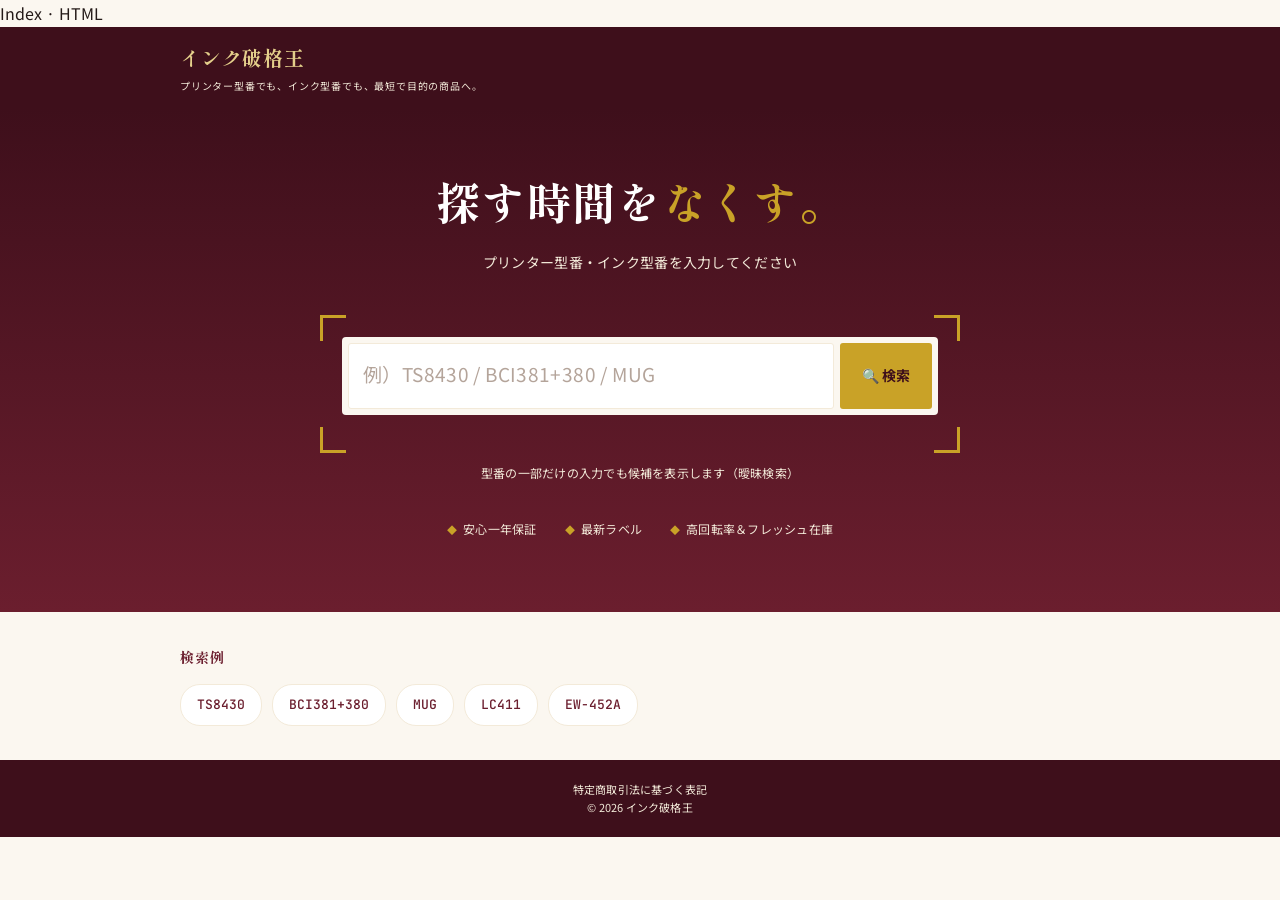
==== index.html @ 955f11a5 "Update index.html" ====
Index · HTML
<!DOCTYPE html>
<html lang="ja">
<head>
<meta charset="UTF-8">
<meta name="viewport" content="width=device-width, initial-scale=1.0">
<title>インク破格王 | 探す時間をなくす。</title>
<link rel="stylesheet" href="css/reset.css">
<link rel="stylesheet" href="css/style.css">
<link rel="stylesheet" href="css/responsive.css">
 
<meta name="description" content="プリンター型番でも、インク型番でも、最短で目的の商品へ。1個から購入できる高品質互換インクカートリッジ通販、インク破格王。">
<link rel="canonical" href="https://inkhakaku.github.io/homepage/">
 
<meta property="og:type" content="website">
<meta property="og:site_name" content="インク破格王">
<meta property="og:title" content="インク破格王 | 探す時間をなくす。">
<meta property="og:description" content="プリンター型番でも、インク型番でも、最短で目的の商品へ。1個から購入できる高品質互換インクカートリッジ通販。">
<meta property="og:url" content="https://inkhakaku.github.io/homepage/">
<meta property="og:image" content="https://inkhakaku.github.io/homepage/images/products/ogp.png">
<meta property="og:locale" content="ja_JP">
 
<meta name="twitter:card" content="summary_large_image">
<meta name="twitter:title" content="インク破格王 | 探す時間をなくす。">
<meta name="twitter:description" content="プリンター型番でも、インク型番でも、最短で目的の商品へ。">
<meta name="twitter:image" content="https://inkhakaku.github.io/homepage/images/products/ogp.png">
</head>
<body>
 
<header class="site-header">
  <div class="wrap">
    <div class="brand">インク破格王<small>プリンター型番でも、インク型番でも、最短で目的の商品へ。</small></div>
  </div>
</header>
 
<section class="hero">
  <div class="wrap">
    <div class="hero-copy">
      <h1>探す時間を<span class="accent">なくす。</span></h1>
      <p>プリンター型番・インク型番を入力してください</p>
    </div>
 
    <div class="scan-frame">
      <span class="corner-tl"></span>
      <span class="corner-br"></span>
      <form id="search-form" class="search-box" autocomplete="off">
        <input
          id="search-input"
          type="text"
          placeholder="例）TS8430 / BCI381+380 / MUG"
          aria-label="プリンター型番・インク型番を入力"
        >
        <button type="submit">🔍 検索</button>
        <div id="autocomplete" class="autocomplete" role="listbox"></div>
      </form>
    </div>
    <p class="hint-line">型番の一部だけの入力でも候補を表示します（曖昧検索）</p>
 
    <div class="trust-row">
      <span class="badge">安心一年保証</span>
      <span class="badge">最新ラベル</span>
      <span class="badge">高回転率＆フレッシュ在庫</span>
    </div>
  </div>
</section>
 
<div class="wrap">
 
  <div id="result-area" class="result-area"></div>
 
  <div id="recent-section" class="section recent-section">
    <h2>最近検索した型番</h2>
    <div id="recent-row" class="chip-row"></div>
  </div>
 
  <div class="section">
    <h2>検索例</h2>
    <div class="chip-row">
      <button type="button" class="chip" data-example="TS8430">TS8430</button>
      <button type="button" class="chip" data-example="BCI381+380">BCI381+380</button>
      <button type="button" class="chip" data-example="MUG">MUG</button>
      <button type="button" class="chip" data-example="LC411">LC411</button>
      <button type="button" class="chip" data-example="EW-452A">EW-452A</button>
    </div>
  </div>
 
</div>
 
<footer class="site-footer">
  <div class="wrap">
    <div class="footer-links">
      <a href="tokushouhou.html">特定商取引法に基づく表記</a>
    </div>
    <div class="footer-copy">&copy; 2026 インク破格王</div>
  </div>
</footer>
 
<script src="js/products.js"></script>
<script src="js/search.js"></script>
<script src="js/ui.js"></script>
<script src="js/app.js"></script>
</body>
</html>
---- css/style.css ----
/* ===========================================================
   インク破格王 — Design Tokens
   Color   : Wine #3E0F1B / #6B1E2E / #8C2E42, Gold #C9A227 / #E4CF8B, Cream #FBF7F0
   Type    : Display = "Shippori Mincho" (品格・信頼), Body = "Noto Sans JP",
             Code/Utility = "JetBrains Mono" (型番の可読性)
   Signature: 検索窓を「型番プレート」として扱う、四隅ブラケットのスキャン枠
   =========================================================== */

@import url('https://fonts.googleapis.com/css2?family=Shippori+Mincho:wght@500;700&family=Noto+Sans+JP:wght@400;500;700&family=JetBrains+Mono:wght@500;700&display=swap');

:root {
  --wine-900: #3E0F1B;
  --wine-700: #6B1E2E;
  --wine-500: #8C2E42;
  --gold-500: #C9A227;
  --gold-300: #E4CF8B;
  --cream-50: #FBF7F0;
  --cream-100: #F3EAD9;
  --ink-900: #241A18;
  --ink-600: #5B4A45;

  --font-display: "Shippori Mincho", serif;
  --font-body: "Noto Sans JP", sans-serif;
  --font-mono: "JetBrains Mono", monospace;

  --radius: 4px;
  --max-width: 960px;
}

body {
  font-family: var(--font-body);
  background: var(--cream-50);
  color: var(--ink-900);
  line-height: 1.7;
}

.wrap { max-width: var(--max-width); margin: 0 auto; padding: 0 20px; }

/* ---------- Header ---------- */
.site-header {
  background: var(--wine-900);
  padding: 14px 0;
}
.site-header .wrap { display: flex; align-items: center; justify-content: space-between; }
.brand {
  font-family: var(--font-display);
  font-weight: 700;
  font-size: 20px;
  color: var(--gold-300);
  letter-spacing: 0.04em;
}
.brand small {
  display: block;
  font-family: var(--font-body);
  font-size: 10px;
  font-weight: 400;
  color: var(--cream-100);
  letter-spacing: 0.08em;
  margin-top: 2px;
}

/* ---------- Hero ---------- */
.hero {
  background: linear-gradient(180deg, var(--wine-900) 0%, var(--wine-700) 100%);
  padding: 56px 0 72px;
  position: relative;
}
.hero-copy { text-align: center; margin-bottom: 40px; }
.hero-copy h1 {
  font-family: var(--font-display);
  font-weight: 700;
  color: #fff;
  font-size: clamp(28px, 5vw, 44px);
  letter-spacing: 0.03em;
}
.hero-copy h1 .accent {
  color: var(--gold-500);
  position: relative;
}
.hero-copy p {
  color: var(--cream-100);
  font-size: 14px;
  margin-top: 12px;
  letter-spacing: 0.02em;
}

/* ---- Signature: 型番プレート検索窓 (scanner-frame search) ---- */
.scan-frame {
  max-width: 640px;
  margin: 0 auto;
  position: relative;
  padding: 22px;
}
.scan-frame::before,
.scan-frame::after,
.scan-frame .corner-tl,
.scan-frame .corner-br {
  content: "";
  position: absolute;
  width: 26px;
  height: 26px;
  border: 3px solid var(--gold-500);
}
.scan-frame::before { top: 0; left: 0; border-right: none; border-bottom: none; }
.scan-frame::after { bottom: 0; right: 0; border-left: none; border-top: none; }
.scan-frame .corner-tl { top: 0; right: 0; border-left: none; border-bottom: none; }
.scan-frame .corner-br { bottom: 0; left: 0; border-right: none; border-top: none; }

.search-box {
  background: var(--cream-50);
  border-radius: var(--radius);
  padding: 6px;
  display: flex;
  gap: 6px;
  position: relative;
}
.search-box input {
  flex: 1;
  min-width: 0;
  font-family: var(--font-mono);
  font-size: clamp(15px, 3.4vw, 19px);
  font-weight: 500;
  padding: 16px 14px;
  background: #fff;
  border: 1px solid var(--cream-100);
  border-radius: 3px;
  color: var(--ink-900);
  letter-spacing: 0.02em;
}
.search-box input::placeholder { color: #b4a49a; font-family: var(--font-body); font-weight: 400; }
.search-box input:focus { outline: none; border-color: var(--gold-500); box-shadow: 0 0 0 3px rgba(201,162,39,0.25); }
.search-box button {
  background: var(--gold-500);
  color: var(--wine-900);
  font-weight: 700;
  font-size: 14px;
  padding: 0 22px;
  border-radius: 3px;
  white-space: nowrap;
  transition: background 0.15s ease;
}
.search-box button:hover { background: var(--gold-300); }

.hint-line {
  color: var(--cream-100);
  font-size: 12px;
  text-align: center;
  margin-top: 10px;
  letter-spacing: 0.02em;
}

/* ---- Autocomplete dropdown ---- */
.autocomplete {
  position: absolute;
  top: 100%;
  left: 6px;
  right: 6px;
  margin-top: 6px;
  background: #fff;
  border: 1px solid var(--cream-100);
  border-radius: 3px;
  box-shadow: 0 12px 28px rgba(62,15,27,0.18);
  z-index: 20;
  overflow: hidden;
  display: none;
}
.autocomplete.is-open { display: block; }
.autocomplete-item {
  display: flex;
  align-items: baseline;
  justify-content: space-between;
  width: 100%;
  padding: 12px 16px;
  font-family: var(--font-mono);
  font-size: 14px;
  border-bottom: 1px solid var(--cream-100);
  text-align: left;
}
.autocomplete-item:last-child { border-bottom: none; }
.autocomplete-item:hover, .autocomplete-item.is-active { background: var(--cream-100); }
.autocomplete-item .tag {
  font-family: var(--font-body);
  font-size: 10px;
  color: var(--wine-700);
  background: var(--gold-300);
  padding: 2px 7px;
  border-radius: 10px;
  letter-spacing: 0.02em;
}
.autocomplete-item mark { background: rgba(201,162,39,0.35); color: inherit; border-radius: 2px; }

/* ---------- Trust badges ---------- */
.trust-row {
  display: flex;
  justify-content: center;
  gap: 28px;
  flex-wrap: wrap;
  margin-top: 36px;
}
.trust-row .badge {
  color: var(--cream-100);
  font-size: 12px;
  display: flex;
  align-items: center;
  gap: 6px;
  letter-spacing: 0.02em;
}
.trust-row .badge::before {
  content: "◆";
  color: var(--gold-500);
  font-size: 10px;
}

/* ---------- Examples / Recent ---------- */
.section { padding: 34px 0; }
.section h2 {
  font-family: var(--font-display);
  font-size: 14px;
  font-weight: 700;
  color: var(--wine-700);
  letter-spacing: 0.06em;
  margin-bottom: 14px;
}
.chip-row { display: flex; flex-wrap: wrap; gap: 10px; }
.chip {
  font-family: var(--font-mono);
  font-size: 13px;
  font-weight: 500;
  background: #fff;
  border: 1px solid var(--cream-100);
  color: var(--wine-700);
  padding: 9px 16px;
  border-radius: 20px;
  transition: border-color 0.15s ease, color 0.15s ease;
}
.chip:hover { border-color: var(--gold-500); color: var(--wine-900); }
.recent-section { display: none; }
.recent-section.has-items { display: block; }

/* ---------- Result card (検索→商品→購入。一覧を挟まない) ---------- */
.result-area { display: none; padding: 8px 0 44px; }
.result-area.is-open { display: block; }

.result-lead {
  font-size: 12px;
  color: var(--ink-600);
  margin-bottom: 6px;
}
.result-lead .q { font-family: var(--font-mono); color: var(--wine-700); font-weight: 700; }

.result-card {
  background: #fff;
  border: 1px solid var(--cream-100);
  border-top: 4px solid var(--gold-500);
  border-radius: var(--radius);
  padding: 24px;
  margin-bottom: 18px;
}
.result-card-top { display: flex; gap: 18px; align-items: flex-start; margin-bottom: 16px; }
.product-thumb {
  width: 140px;
  height: 140px;
  flex-shrink: 0;
  border-radius: 3px;
  border: 1px solid var(--cream-100);
  object-fit: cover;
}
.result-card-heading { flex: 1; min-width: 0; }
.result-card h3 {
  font-family: var(--font-display);
  font-size: 19px;
  color: var(--wine-900);
}
.stars { color: var(--gold-500); font-size: 13px; margin: 6px 0 4px; letter-spacing: 2px; }
.compat-list { font-size: 12px; color: var(--ink-600); }

.variant-grid {
  display: grid;
  grid-template-columns: repeat(auto-fit, minmax(150px, 1fr));
  gap: 10px;
}
.variant {
  border: 1px solid var(--cream-100);
  border-radius: 3px;
  padding: 14px;
  text-align: center;
  cursor: pointer;
  transition: border-color 0.15s ease, background 0.15s ease;
}
.variant:hover, .variant.is-selected { border-color: var(--gold-500); background: #FFFDF6; }
.variant .label { font-size: 12px; color: var(--ink-600); margin-bottom: 4px; }
.variant .price { font-family: var(--font-mono); font-weight: 700; font-size: 17px; color: var(--wine-900); }
.variant .stock { font-size: 11px; color: #4E7A4E; margin-top: 4px; }

.buy-btn {
  display: block;
  width: 100%;
  margin-top: 18px;
  background: var(--wine-700);
  color: #fff;
  font-weight: 700;
  font-size: 15px;
  padding: 15px;
  border-radius: 3px;
  letter-spacing: 0.04em;
  transition: background 0.15s ease;
}
.buy-btn:hover { background: var(--wine-900); }

.no-result { font-size: 13px; color: var(--ink-600); }

/* ---------- Footer ---------- */
.site-footer {
  background: var(--wine-900);
  color: var(--cream-100);
  font-size: 11px;
  text-align: center;
  padding: 20px 0;
  letter-spacing: 0.02em;
}
.color-picker {
  margin-top: 16px;
  padding-top: 16px;
  border-top: 1px solid var(--cream-100);
}
.color-picker-lead {
  font-size: 12px;
  color: var(--ink-600);
  margin-bottom: 10px;
}
.color-chip-row {
  display: flex;
  flex-wrap: wrap;
  gap: 8px;
}
.color-chip {
  font-size: 12px;
  background: #fff;
  border: 1px solid var(--cream-100);
  color: var(--wine-700);
  padding: 8px 14px;
  border-radius: 20px;
  transition: border-color 0.15s ease, background 0.15s ease, color 0.15s ease;
}
.color-chip:hover { border-color: var(--gold-500); }
.color-chip.is-selected {
  background: var(--wine-700);
  border-color: var(--wine-700);
  color: #fff;
}
.buy-btn:disabled {
  opacity: 0.5;
  cursor: not-allowed;
}
.color-chip-count {
  margin-left: 4px;
  font-weight: 700;
}
.color-selected-row {
  display: flex;
  flex-wrap: wrap;
  gap: 6px;
  margin-top: 12px;
}
.color-selected-tag {
  display: inline-flex;
  align-items: center;
  gap: 4px;
  font-size: 12px;
  background: var(--cream-100);
  color: var(--wine-900);
  padding: 5px 6px 5px 12px;
  border-radius: 14px;
}
.color-remove-btn {
  background: none;
  color: var(--wine-700);
  font-size: 13px;
  line-height: 1;
  padding: 2px 4px;
}
.color-remove-btn:hover { color: var(--wine-900); }
---- css/responsive.css ----
@media (max-width: 600px) {
  .hero { padding: 40px 0 52px; }
  .scan-frame { padding: 14px; }
  .search-box { flex-direction: column; }
  .search-box button { padding: 14px; }
  .trust-row { gap: 14px 20px; }
  .variant-grid { grid-template-columns: repeat(2, 1fr); }
}

@media (min-width: 601px) and (max-width: 900px) {
  .variant-grid { grid-template-columns: repeat(3, 1fr); }
}
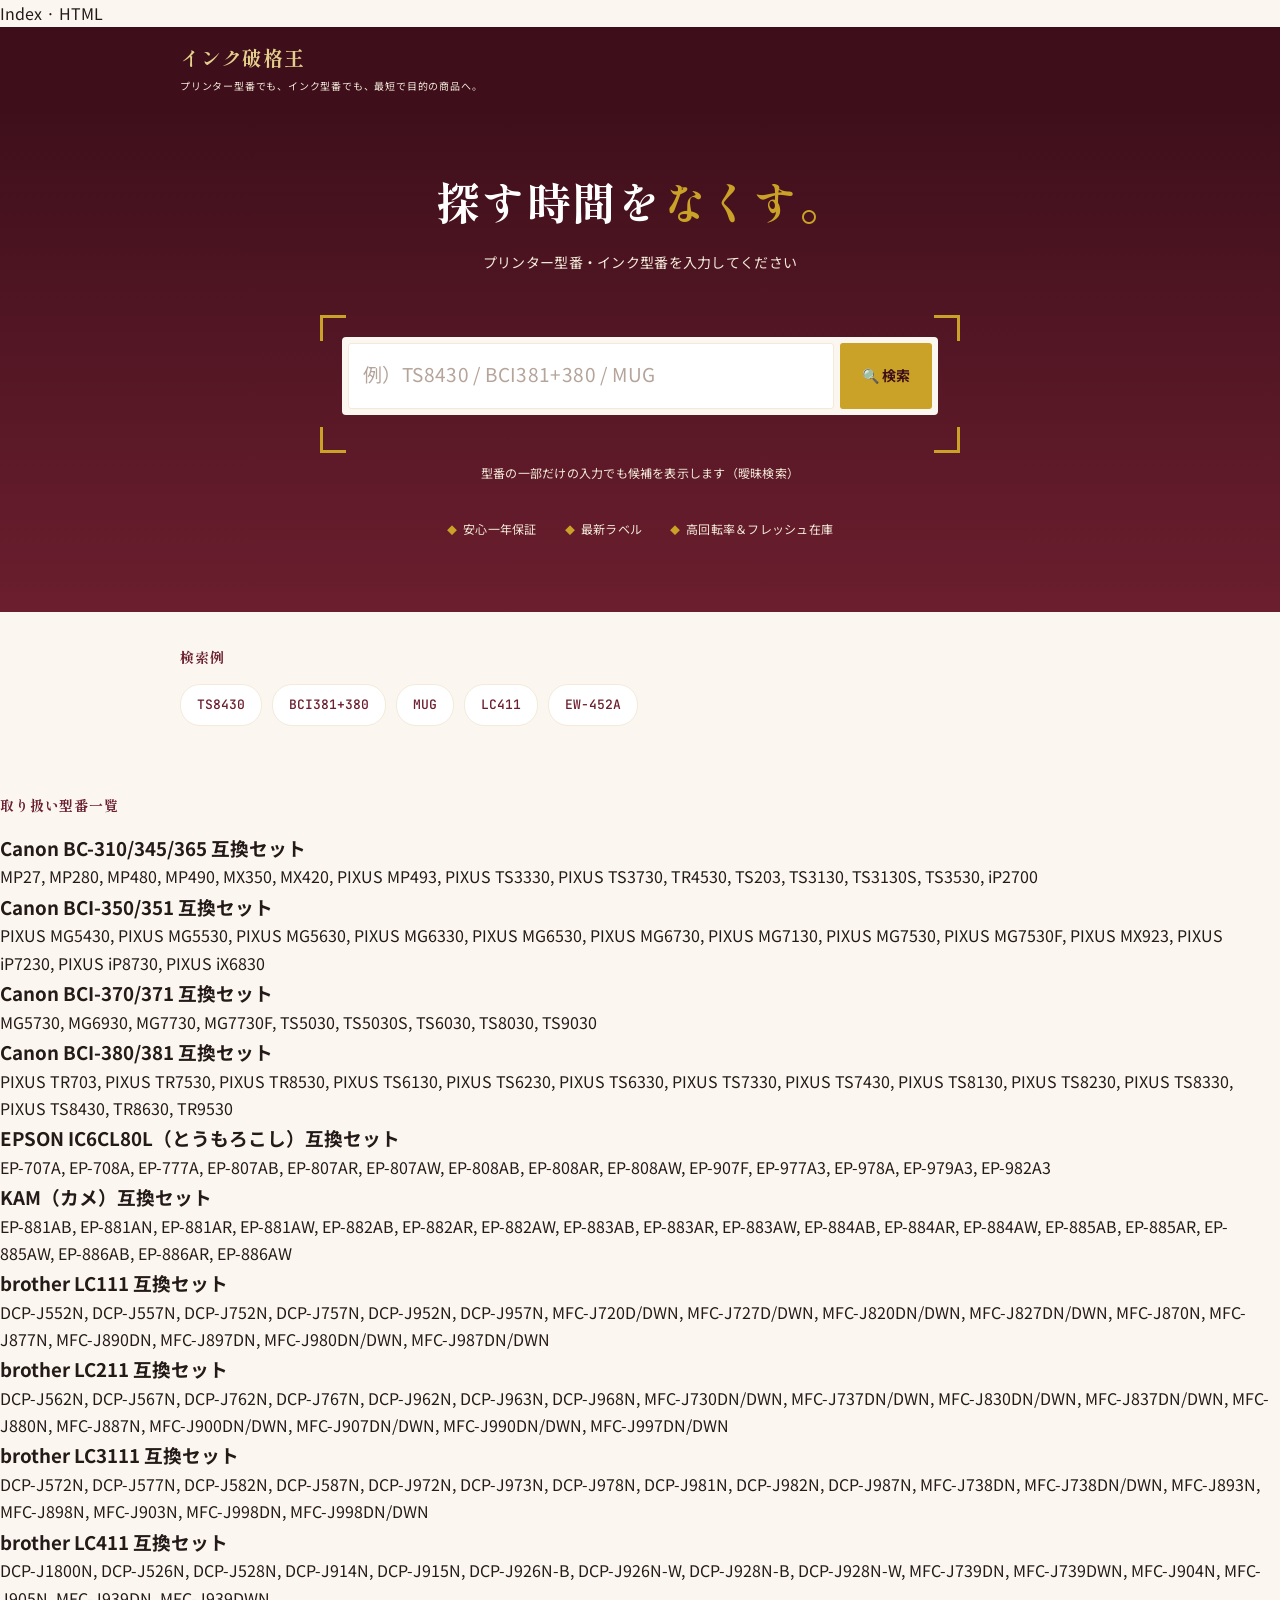
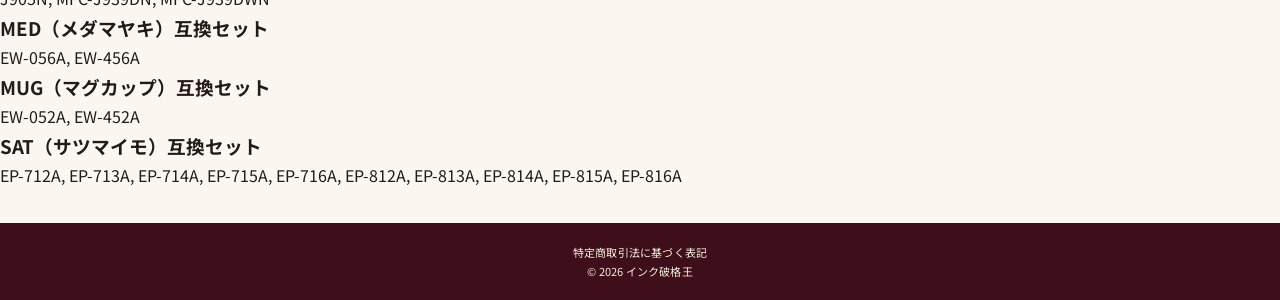
==== commit eea3da04: "Update index.html" ====
--- a/index.html
+++ b/index.html
@@ -87,7 +87,61 @@
   </div>
  
 </div>
- 
+ <div class="section" id="model-list">
+  <h2>取り扱い型番一覧</h2>
+  <div class="model-list-group">
+    <h3>Canon BC-310/345/365 互換セット</h3>
+    <p class="model-list-line">MP27, MP280, MP480, MP490, MX350, MX420, PIXUS MP493, PIXUS TS3330, PIXUS TS3730, TR4530, TS203, TS3130, TS3130S, TS3530, iP2700</p>
+  </div>
+  <div class="model-list-group">
+    <h3>Canon BCI-350/351 互換セット</h3>
+    <p class="model-list-line">PIXUS MG5430, PIXUS MG5530, PIXUS MG5630, PIXUS MG6330, PIXUS MG6530, PIXUS MG6730, PIXUS MG7130, PIXUS MG7530, PIXUS MG7530F, PIXUS MX923, PIXUS iP7230, PIXUS iP8730, PIXUS iX6830</p>
+  </div>
+  <div class="model-list-group">
+    <h3>Canon BCI-370/371 互換セット</h3>
+    <p class="model-list-line">MG5730, MG6930, MG7730, MG7730F, TS5030, TS5030S, TS6030, TS8030, TS9030</p>
+  </div>
+  <div class="model-list-group">
+    <h3>Canon BCI-380/381 互換セット</h3>
+    <p class="model-list-line">PIXUS TR703, PIXUS TR7530, PIXUS TR8530, PIXUS TS6130, PIXUS TS6230, PIXUS TS6330, PIXUS TS7330, PIXUS TS7430, PIXUS TS8130, PIXUS TS8230, PIXUS TS8330, PIXUS TS8430, TR8630, TR9530</p>
+  </div>
+  <div class="model-list-group">
+    <h3>EPSON IC6CL80L（とうもろこし）互換セット</h3>
+    <p class="model-list-line">EP-707A, EP-708A, EP-777A, EP-807AB, EP-807AR, EP-807AW, EP-808AB, EP-808AR, EP-808AW, EP-907F, EP-977A3, EP-978A, EP-979A3, EP-982A3</p>
+  </div>
+  <div class="model-list-group">
+    <h3>KAM（カメ）互換セット</h3>
+    <p class="model-list-line">EP-881AB, EP-881AN, EP-881AR, EP-881AW, EP-882AB, EP-882AR, EP-882AW, EP-883AB, EP-883AR, EP-883AW, EP-884AB, EP-884AR, EP-884AW, EP-885AB, EP-885AR, EP-885AW, EP-886AB, EP-886AR, EP-886AW</p>
+  </div>
+  <div class="model-list-group">
+    <h3>brother LC111 互換セット</h3>
+    <p class="model-list-line">DCP-J552N, DCP-J557N, DCP-J752N, DCP-J757N, DCP-J952N, DCP-J957N, MFC-J720D/DWN, MFC-J727D/DWN, MFC-J820DN/DWN, MFC-J827DN/DWN, MFC-J870N, MFC-J877N, MFC-J890DN, MFC-J897DN, MFC-J980DN/DWN, MFC-J987DN/DWN</p>
+  </div>
+  <div class="model-list-group">
+    <h3>brother LC211 互換セット</h3>
+    <p class="model-list-line">DCP-J562N, DCP-J567N, DCP-J762N, DCP-J767N, DCP-J962N, DCP-J963N, DCP-J968N, MFC-J730DN/DWN, MFC-J737DN/DWN, MFC-J830DN/DWN, MFC-J837DN/DWN, MFC-J880N, MFC-J887N, MFC-J900DN/DWN, MFC-J907DN/DWN, MFC-J990DN/DWN, MFC-J997DN/DWN</p>
+  </div>
+  <div class="model-list-group">
+    <h3>brother LC3111 互換セット</h3>
+    <p class="model-list-line">DCP-J572N, DCP-J577N, DCP-J582N, DCP-J587N, DCP-J972N, DCP-J973N, DCP-J978N, DCP-J981N, DCP-J982N, DCP-J987N, MFC-J738DN, MFC-J738DN/DWN, MFC-J893N, MFC-J898N, MFC-J903N, MFC-J998DN, MFC-J998DN/DWN</p>
+  </div>
+  <div class="model-list-group">
+    <h3>brother LC411 互換セット</h3>
+    <p class="model-list-line">DCP-J1800N, DCP-J526N, DCP-J528N, DCP-J914N, DCP-J915N, DCP-J926N-B, DCP-J926N-W, DCP-J928N-B, DCP-J928N-W, MFC-J739DN, MFC-J739DWN, MFC-J904N, MFC-J905N, MFC-J939DN, MFC-J939DWN</p>
+  </div>
+  <div class="model-list-group">
+    <h3>MED（メダマヤキ）互換セット</h3>
+    <p class="model-list-line">EW-056A, EW-456A</p>
+  </div>
+  <div class="model-list-group">
+    <h3>MUG（マグカップ）互換セット</h3>
+    <p class="model-list-line">EW-052A, EW-452A</p>
+  </div>
+  <div class="model-list-group">
+    <h3>SAT（サツマイモ）互換セット</h3>
+    <p class="model-list-line">EP-712A, EP-713A, EP-714A, EP-715A, EP-716A, EP-812A, EP-813A, EP-814A, EP-815A, EP-816A</p>
+  </div>
+</div>
 <footer class="site-footer">
   <div class="wrap">
     <div class="footer-links">
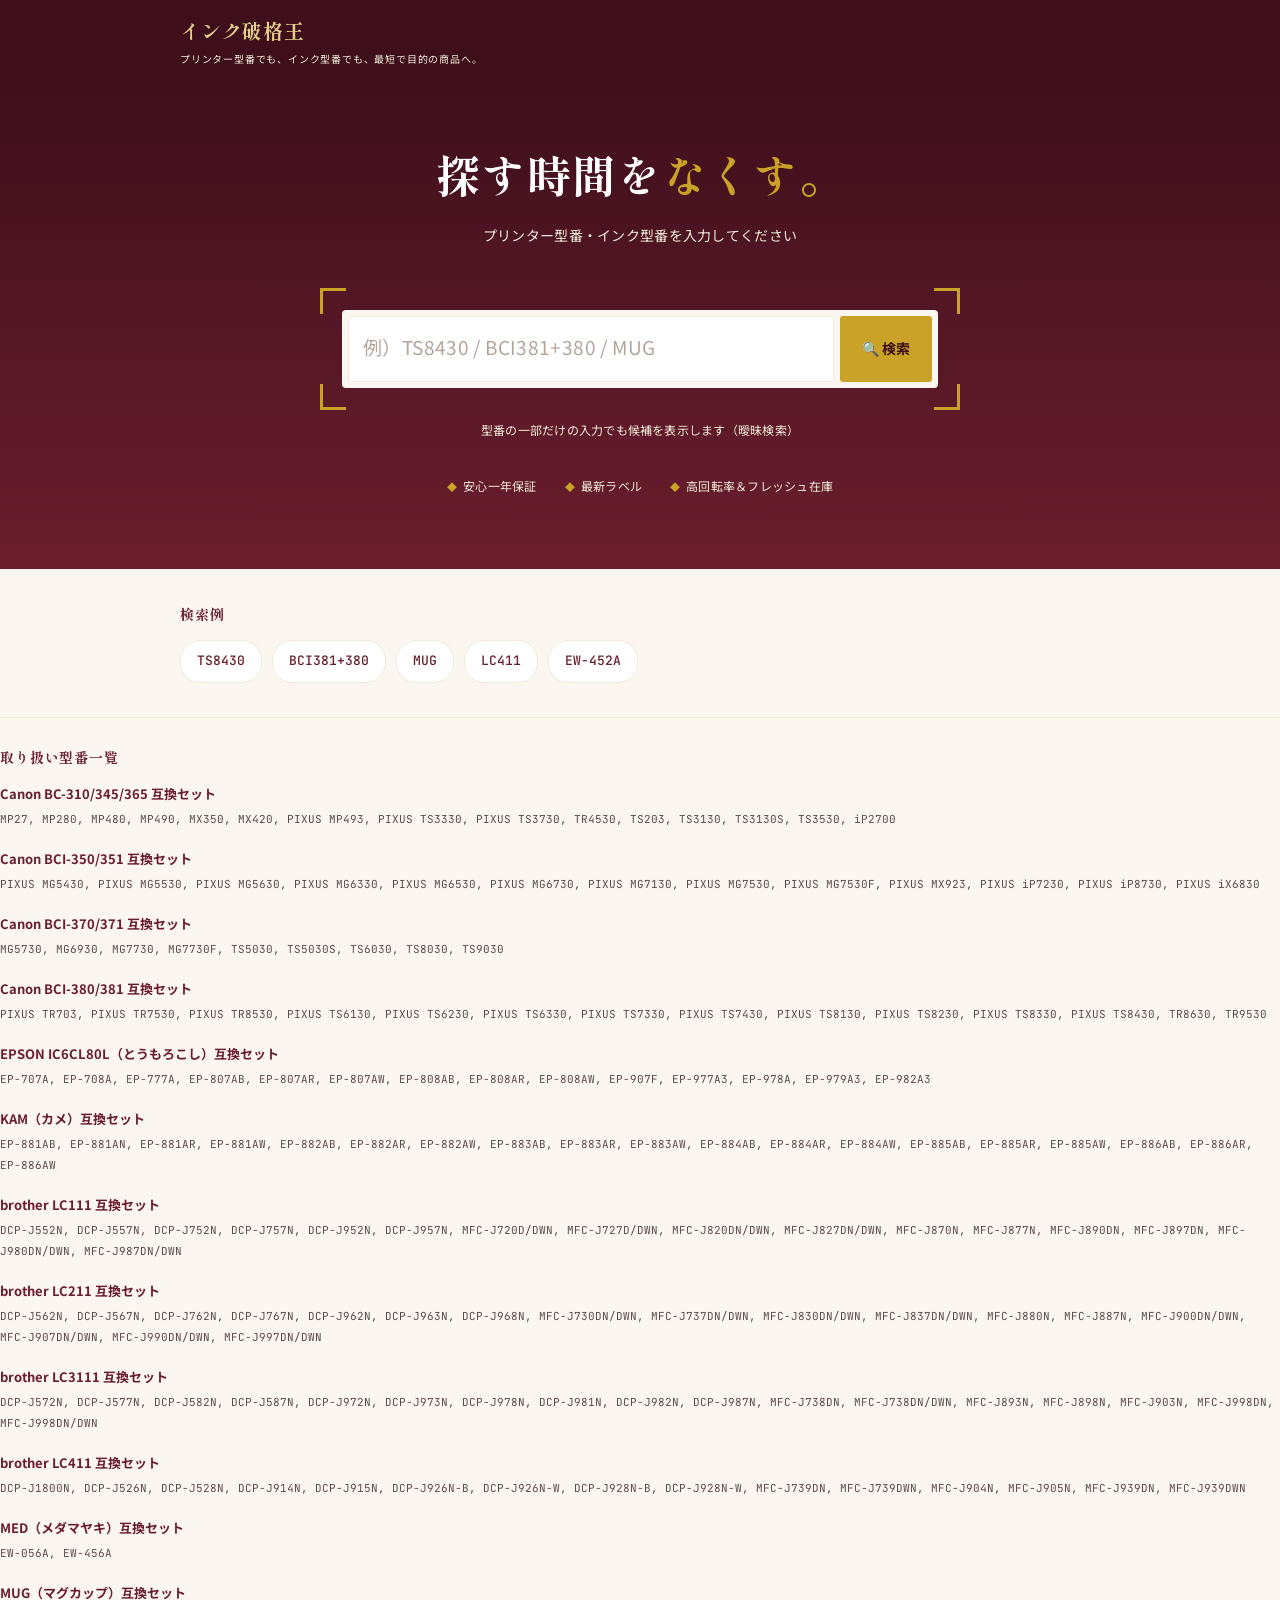
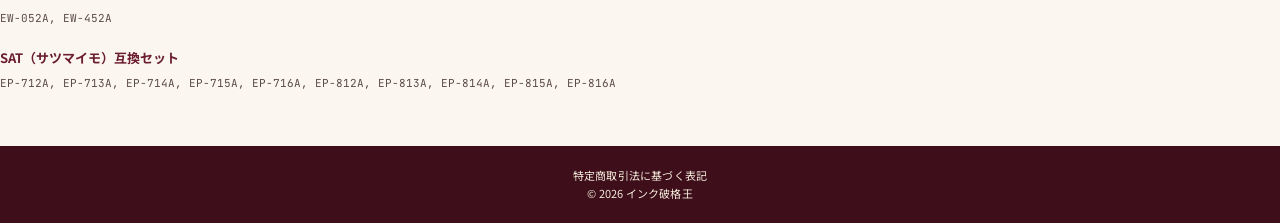
==== commit 369a71f0: "Update index.html" ====
--- a/index.html
+++ b/index.html
@@ -1,6 +1,4 @@
 
-
-Index · HTML
 <!DOCTYPE html>
 <html lang="ja">
 <head>
--- a/css/style.css
+++ b/css/style.css
@@ -380,3 +380,24 @@
   padding: 2px 4px;
 }
 .color-remove-btn:hover { color: var(--wine-900); }
+#model-list {
+  border-top: 1px solid var(--cream-100);
+  padding-top: 28px;
+}
+.model-list-group {
+  margin-bottom: 18px;
+}
+.model-list-group h3 {
+  font-family: var(--font-body);
+  font-size: 13px;
+  font-weight: 700;
+  color: var(--wine-700);
+  margin-bottom: 4px;
+}
+.model-list-line {
+  font-family: var(--font-mono);
+  font-size: 11px;
+  color: var(--ink-600);
+  line-height: 1.9;
+  word-break: break-word;
+}
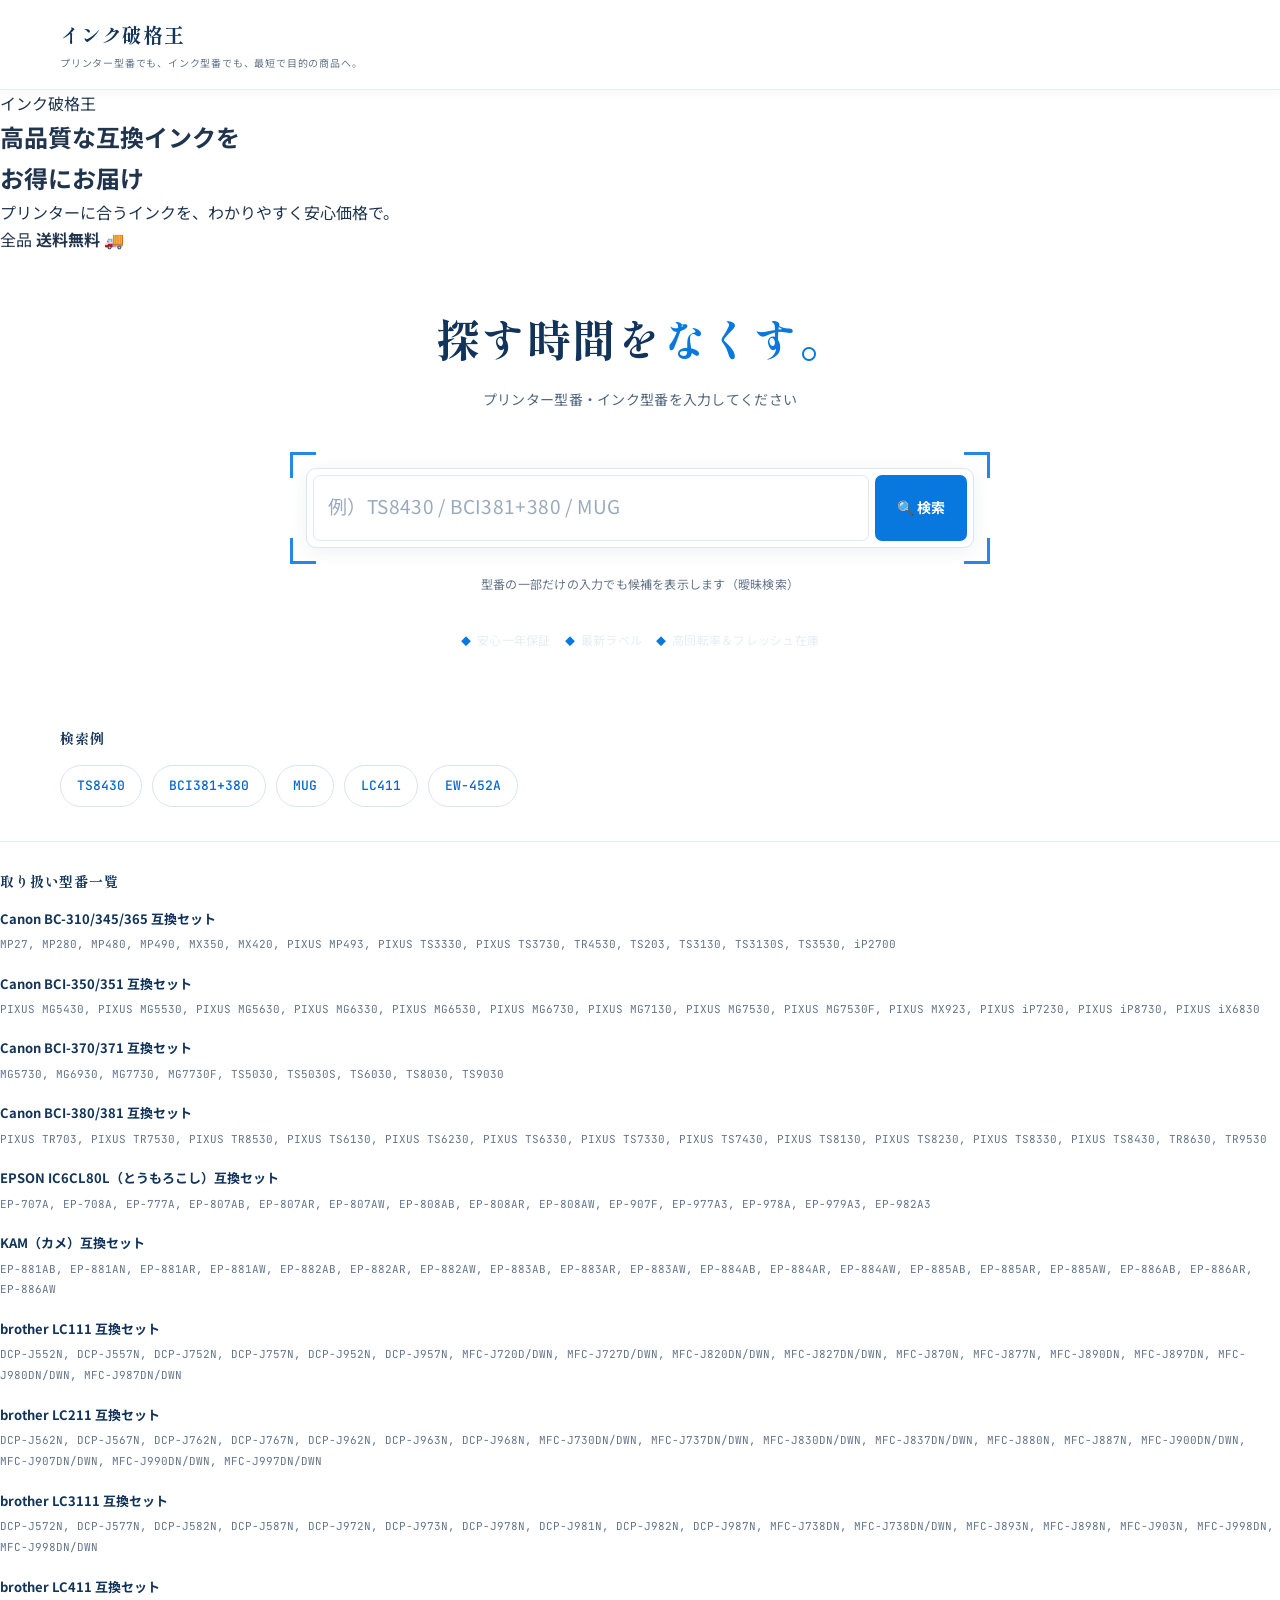
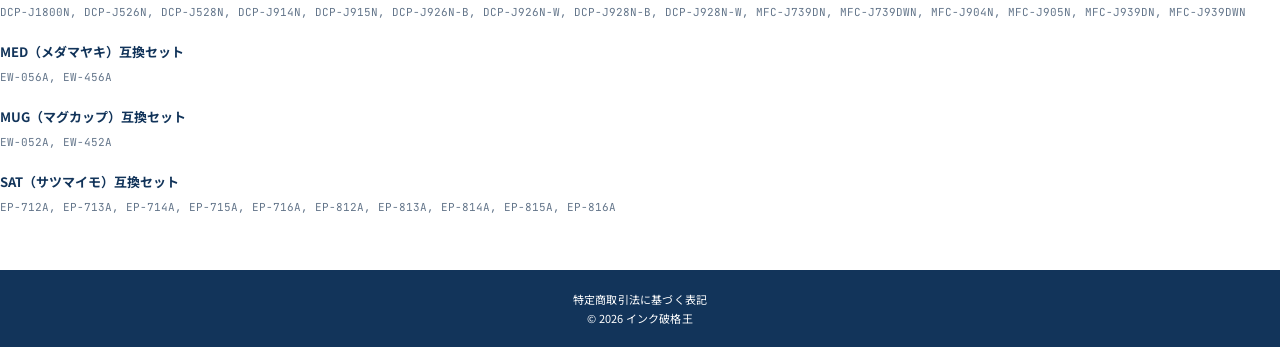
==== commit 8a6f17c3: "Add shipping banner section to index.html Added a shipping banner section with promotional text and " ====
--- a/index.html
+++ b/index.html
@@ -32,6 +32,21 @@
     <div class="brand">インク破格王<small>プリンター型番でも、インク型番でも、最短で目的の商品へ。</small></div>
   </div>
 </header>
+
+<section class="shipping-banner">
+  <div class="shipping-banner-copy">
+    <p class="shipping-eyebrow">インク破格王</p>
+    <h2>高品質な互換インクを<br><span>お得にお届け</span></h2>
+    <p class="shipping-description">
+      プリンターに合うインクを、わかりやすく安心価格で。
+    </p>
+  </div>
+  <div class="shipping-banner-badge">
+    <span>全品</span>
+    <strong>送料無料</strong>
+    <span class="shipping-truck">🚚</span>
+  </div>
+</section>
  
 <section class="hero">
   <div class="wrap">
--- a/css/style.css
+++ b/css/style.css
@@ -401,3 +401,202 @@
   line-height: 1.9;
   word-break: break-word;
 }
+
+/* ===== インク破格王：白背景・ブルー基調の新デザイン ===== */
+:root {
+  --wine-900: #12345a;
+  --wine-700: #0868c9;
+  --wine-500: #2588e8;
+  --gold-500: #0878df;
+  --gold-300: #d9ebff;
+  --cream-50: #ffffff;
+  --cream-100: #e5edf5;
+  --ink-900: #20354d;
+  --ink-600: #63758a;
+  --radius: 10px;
+  --max-width: 1200px;
+}
+
+html {
+  background: #ffffff;
+}
+
+body {
+  background: #ffffff;
+  color: #20354d;
+}
+
+.site-header {
+  background: #ffffff;
+  border-bottom: 1px solid #e5edf5;
+  padding: 18px 0;
+  box-shadow: 0 2px 10px rgba(20, 55, 90, 0.04);
+}
+
+.brand {
+  color: #12345a;
+}
+
+.brand small {
+  color: #63758a;
+}
+
+.hero {
+  background: #ffffff;
+  padding: 48px 0 42px;
+}
+
+.hero-copy h1 {
+  color: #12345a;
+}
+
+.hero-copy h1 .accent {
+  color: #0878df;
+}
+
+.hero-copy p {
+  color: #52677e;
+}
+
+.scan-frame {
+  max-width: 700px;
+  padding: 16px;
+}
+
+.scan-frame::before,
+.scan-frame::after,
+.scan-frame .corner-tl,
+.scan-frame .corner-br {
+  border-color: #2588e8;
+}
+
+.search-box {
+  background: #ffffff;
+  border: 1px solid #dce6f0;
+  border-radius: 10px;
+  box-shadow: 0 4px 18px rgba(20, 55, 90, 0.07);
+}
+
+.search-box input {
+  border-color: #e0e8f1;
+  border-radius: 7px;
+  color: #20354d;
+}
+
+.search-box input::placeholder {
+  color: #9aaabd;
+}
+
+.search-box button {
+  background: #0878df;
+  color: #ffffff;
+  border-radius: 7px;
+}
+
+.search-box button:hover {
+  background: #065eae;
+}
+
+.hint-line {
+  color: #63758a;
+}
+
+.trust-row {
+  gap: 14px;
+}
+
+.badge {
+  color: #12345a;
+}
+
+.section h2,
+.recent-section h2 {
+  color: #12345a;
+}
+
+.chip {
+  background: #ffffff;
+  color: #0868c9;
+  border: 1px solid #d8e5f2;
+  border-radius: 24px;
+}
+
+.chip:hover {
+  background: #edf6ff;
+  border-color: #2588e8;
+}
+
+.result-area {
+  background: #ffffff;
+}
+
+.product-card,
+.result-card {
+  background: #ffffff;
+  border: 1px solid #e0e8f1;
+  border-radius: 10px;
+  box-shadow: 0 3px 12px rgba(20, 55, 90, 0.04);
+}
+
+.buy-btn {
+  background: #0878df;
+  color: #ffffff;
+  border-radius: 7px;
+}
+
+.buy-btn:hover {
+  background: #065eae;
+}
+
+.color-chip {
+  color: #0868c9;
+  border-color: #d8e5f2;
+  border-radius: 20px;
+}
+
+.color-chip.is-selected {
+  background: #0878df;
+  border-color: #0878df;
+  color: #ffffff;
+}
+
+.color-selected-tag {
+  background: #edf6ff;
+  color: #12345a;
+}
+
+#model-list {
+  border-top-color: #e5edf5;
+}
+
+.model-list-group h3 {
+  color: #12345a;
+}
+
+.site-footer {
+  background: #12345a;
+  color: #ffffff;
+}
+
+@media (max-width: 640px) {
+  .hero {
+    padding: 32px 0;
+  }
+
+  .hero-copy {
+    margin-bottom: 22px;
+  }
+
+  .scan-frame {
+    padding: 10px;
+  }
+
+  .search-box input {
+    padding: 12px 9px;
+  }
+
+  .trust-row {
+    flex-wrap: wrap;
+    justify-content: center;
+  }
+}
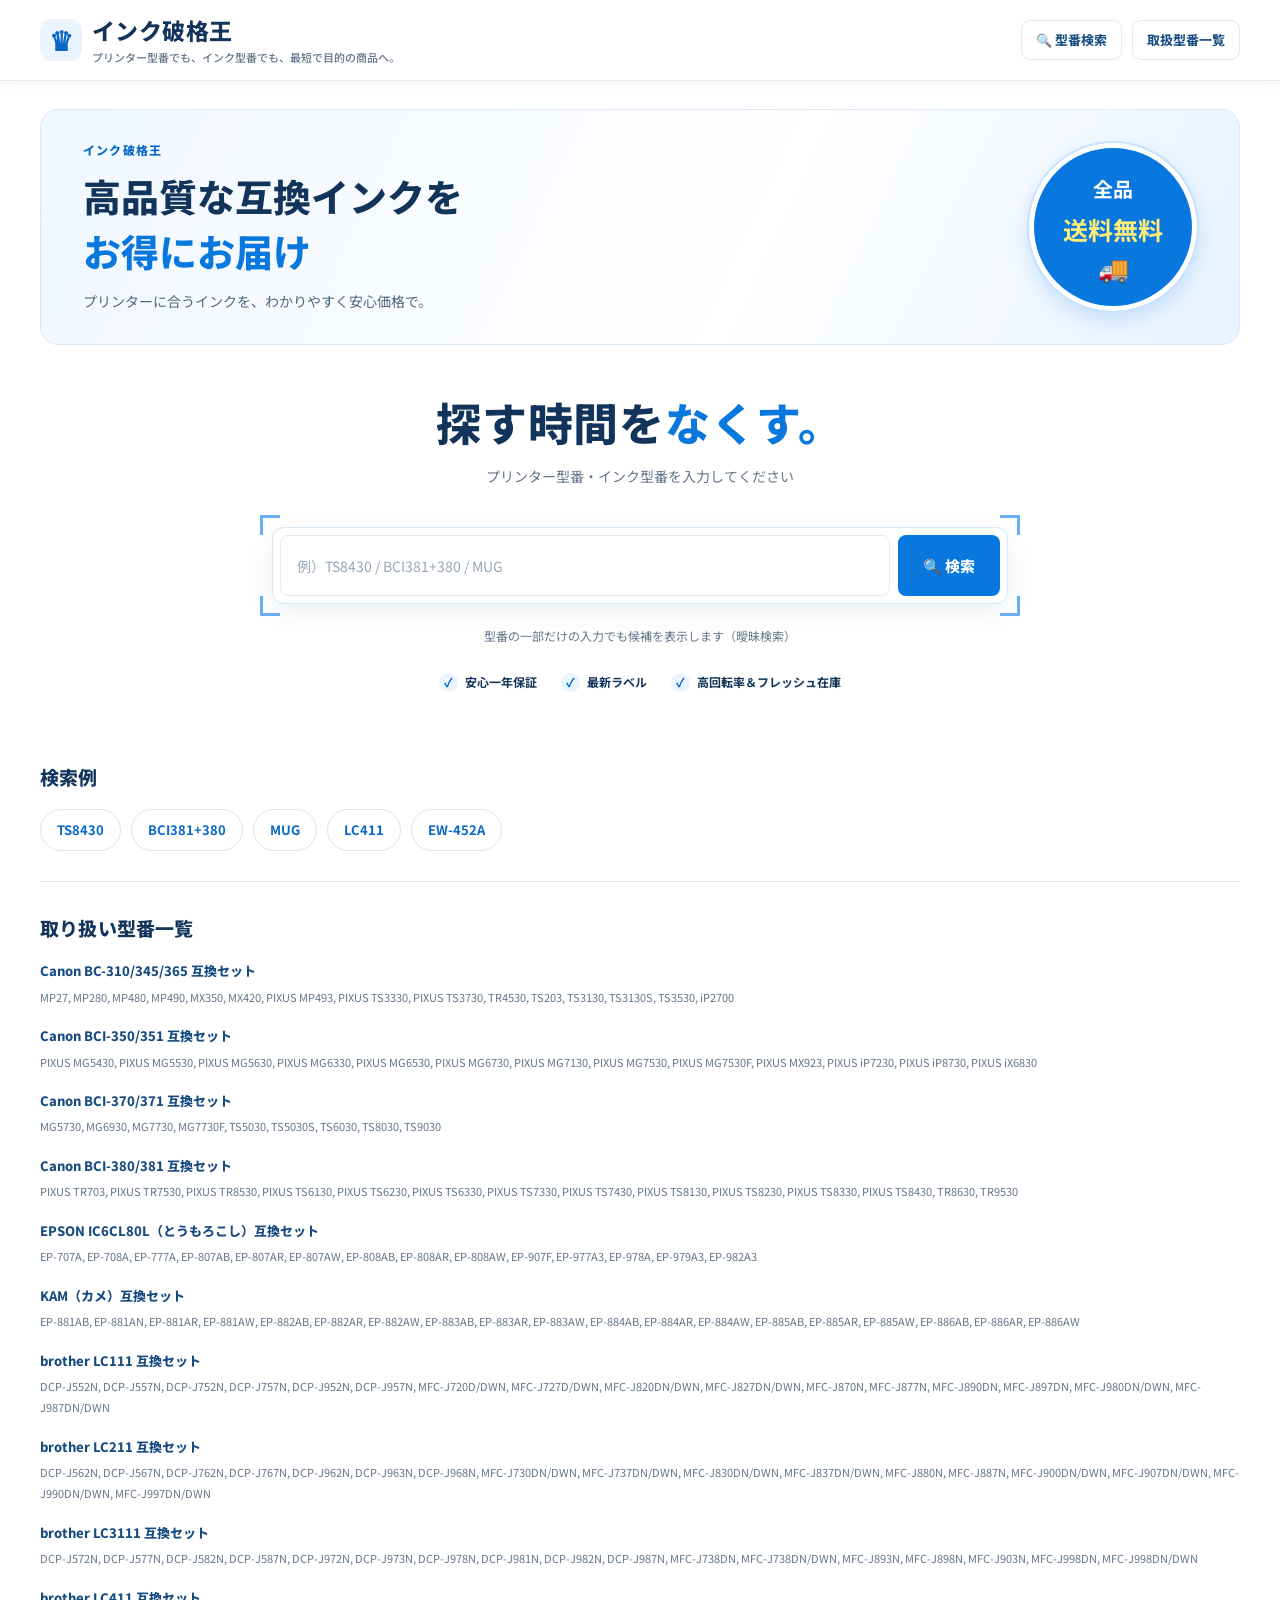
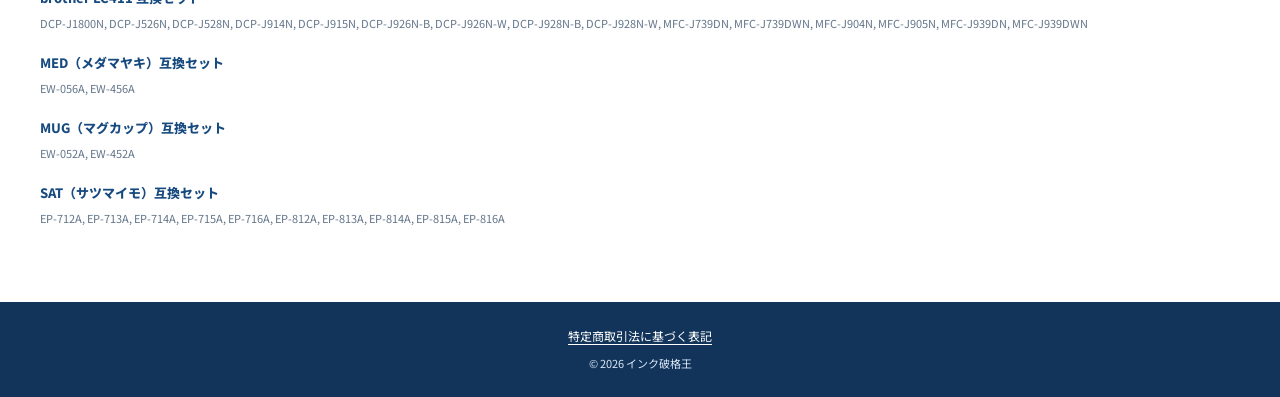
==== commit 8d966d5f: "Refactor header to use anchor tag for brand" ====
--- a/index.html
+++ b/index.html
@@ -27,11 +27,22 @@
 </head>
 <body>
  
+
 <header class="site-header">
   <div class="wrap">
-    <div class="brand">インク破格王<small>プリンター型番でも、インク型番でも、最短で目的の商品へ。</small></div>
+    <a class="brand" href="./">
+      <span>
+        インク破格王
+        <small>プリンター型番でも、インク型番でも、最短で目的の商品へ。</small>
+      </span>
+    </a>
+    <nav class="header-links" aria-label="ページ内メニュー">
+      <a href="#search-form">🔍 型番検索</a>
+      <a href="#model-list">取扱型番一覧</a>
+    </nav>
   </div>
 </header>
+
 
 <section class="shipping-banner">
   <div class="shipping-banner-copy">
--- a/css/style.css
+++ b/css/style.css
@@ -1,602 +1,807 @@
-/* ===========================================================
-   インク破格王 — Design Tokens
-   Color   : Wine #3E0F1B / #6B1E2E / #8C2E42, Gold #C9A227 / #E4CF8B, Cream #FBF7F0
-   Type    : Display = "Shippori Mincho" (品格・信頼), Body = "Noto Sans JP",
-             Code/Utility = "JetBrains Mono" (型番の可読性)
-   Signature: 検索窓を「型番プレート」として扱う、四隅ブラケットのスキャン枠
-   =========================================================== */
-
-@import url('https://fonts.googleapis.com/css2?family=Shippori+Mincho:wght@500;700&family=Noto+Sans+JP:wght@400;500;700&family=JetBrains+Mono:wght@500;700&display=swap');
-
+
+@import url('https://fonts.googleapis.com/css2?family=Noto+Sans+JP:wght@400;500;600;700;800&display=swap');
+
+/* ===== 基本設定 ===== */
 :root {
-  --wine-900: #3E0F1B;
-  --wine-700: #6B1E2E;
-  --wine-500: #8C2E42;
-  --gold-500: #C9A227;
-  --gold-300: #E4CF8B;
-  --cream-50: #FBF7F0;
-  --cream-100: #F3EAD9;
-  --ink-900: #241A18;
-  --ink-600: #5B4A45;
-
-  --font-display: "Shippori Mincho", serif;
-  --font-body: "Noto Sans JP", sans-serif;
-  --font-mono: "JetBrains Mono", monospace;
-
-  --radius: 4px;
-  --max-width: 960px;
+  --blue-900: #12345a;
+  --blue-800: #174b80;
+  --blue-700: #0868c9;
+  --blue-600: #0878df;
+  --blue-100: #eaf4ff;
+  --blue-050: #f5f9ff;
+  --border: #e1eaf4;
+  --text: #20354d;
+  --muted: #63758a;
+  --white: #ffffff;
+  --radius: 14px;
+  --shadow: 0 8px 26px rgba(24, 66, 110, 0.08);
+  --max-width: 1200px;
+}
+
+* {
+  box-sizing: border-box;
+}
+
+html {
+  scroll-behavior: smooth;
+  background: var(--white);
 }
 
 body {
-  font-family: var(--font-body);
-  background: var(--cream-50);
-  color: var(--ink-900);
+  margin: 0;
+  font-family: "Noto Sans JP", sans-serif;
+  color: var(--text);
+  background: var(--white);
   line-height: 1.7;
 }
 
-.wrap { max-width: var(--max-width); margin: 0 auto; padding: 0 20px; }
-
-/* ---------- Header ---------- */
+button,
+input {
+  font: inherit;
+}
+
+button {
+  cursor: pointer;
+}
+
+a {
+  color: inherit;
+  text-decoration: none;
+}
+
+img {
+  max-width: 100%;
+  height: auto;
+}
+
+.wrap {
+  width: min(var(--max-width), calc(100% - 40px));
+  margin: 0 auto;
+}
+
+/* ===== ヘッダー ===== */
 .site-header {
-  background: var(--wine-900);
-  padding: 14px 0;
-}
-.site-header .wrap { display: flex; align-items: center; justify-content: space-between; }
+  position: relative;
+  z-index: 30;
+  background: #fff;
+  border-bottom: 1px solid var(--border);
+  box-shadow: 0 2px 12px rgba(20, 55, 90, 0.04);
+  padding: 15px 0;
+}
+
+.site-header .wrap {
+  display: flex;
+  align-items: center;
+  justify-content: space-between;
+  gap: 24px;
+}
+
 .brand {
-  font-family: var(--font-display);
-  font-weight: 700;
-  font-size: 20px;
-  color: var(--gold-300);
-  letter-spacing: 0.04em;
-}
+  display: flex;
+  align-items: center;
+  gap: 10px;
+  color: var(--blue-900);
+  font-size: 23px;
+  font-weight: 800;
+  letter-spacing: 0.02em;
+  line-height: 1.35;
+}
+
+.brand::before {
+  content: "♛";
+  display: inline-flex;
+  align-items: center;
+  justify-content: center;
+  flex-shrink: 0;
+  width: 42px;
+  height: 42px;
+  border-radius: 12px;
+  background: var(--blue-100);
+  color: var(--blue-700);
+  font-size: 27px;
+}
+
 .brand small {
   display: block;
-  font-family: var(--font-body);
-  font-size: 10px;
-  font-weight: 400;
-  color: var(--cream-100);
-  letter-spacing: 0.08em;
-  margin-top: 2px;
-}
-
-/* ---------- Hero ---------- */
+  margin-top: 4px;
+  color: var(--muted);
+  font-size: 11px;
+  font-weight: 500;
+  letter-spacing: 0;
+}
+
+.header-links {
+  display: flex;
+  align-items: center;
+  gap: 10px;
+}
+
+.header-links a {
+  display: inline-flex;
+  align-items: center;
+  justify-content: center;
+  min-height: 40px;
+  padding: 8px 14px;
+  border: 1px solid var(--border);
+  border-radius: 9px;
+  color: var(--blue-800);
+  font-size: 13px;
+  font-weight: 700;
+  transition: background 0.2s, border-color 0.2s;
+}
+
+.header-links a:hover {
+  background: var(--blue-050);
+  border-color: #b7d7f7;
+}
+
+/* ===== 送料無料バナー ===== */
+.shipping-banner {
+  width: min(var(--max-width), calc(100% - 40px));
+  margin: 28px auto 0;
+  padding: 30px 42px;
+  display: flex;
+  align-items: center;
+  justify-content: space-between;
+  gap: 28px;
+  overflow: hidden;
+  background: linear-gradient(115deg, #f0f7ff 0%, #fff 60%, #e7f3ff 100%);
+  border: 1px solid #dceafa;
+  border-radius: 18px;
+  color: var(--blue-900);
+}
+
+.shipping-banner-copy {
+  flex: 1;
+  min-width: 0;
+}
+
+.shipping-eyebrow {
+  margin: 0 0 8px;
+  color: var(--blue-700);
+  font-size: 12px;
+  font-weight: 800;
+  letter-spacing: 0.1em;
+}
+
+.shipping-banner-copy h2 {
+  margin: 0;
+  color: var(--blue-900);
+  font-size: clamp(25px, 3.5vw, 38px);
+  font-weight: 800;
+  line-height: 1.45;
+}
+
+.shipping-banner-copy h2 span {
+  color: var(--blue-600);
+}
+
+.shipping-description {
+  margin: 12px 0 0;
+  color: #52677e;
+  font-size: 14px;
+}
+
+.shipping-banner-badge {
+  width: 168px;
+  height: 168px;
+  flex-shrink: 0;
+  display: flex;
+  flex-direction: column;
+  align-items: center;
+  justify-content: center;
+  gap: 2px;
+  border: 5px solid #fff;
+  border-radius: 50%;
+  outline: 2px solid #c9e2ff;
+  background: var(--blue-600);
+  box-shadow: 0 8px 22px rgba(8, 120, 223, 0.2);
+  color: #fff;
+}
+
+.shipping-banner-badge > span:first-child {
+  font-size: 20px;
+  font-weight: 700;
+}
+
+.shipping-banner-badge strong {
+  color: #ffed78;
+  font-size: 25px;
+  white-space: nowrap;
+}
+
+.shipping-truck {
+  font-size: 25px;
+  line-height: 1.2;
+}
+
+/* ===== メイン検索エリア ===== */
 .hero {
-  background: linear-gradient(180deg, var(--wine-900) 0%, var(--wine-700) 100%);
-  padding: 56px 0 72px;
+  padding: 45px 0 38px;
+  background: #fff;
+}
+
+.hero-copy {
+  margin-bottom: 26px;
+  text-align: center;
+}
+
+.hero-copy h1 {
+  margin: 0;
+  color: var(--blue-900);
+  font-size: clamp(30px, 4.6vw, 45px);
+  font-weight: 800;
+  letter-spacing: 0.015em;
+  line-height: 1.4;
+}
+
+.hero-copy h1 .accent {
+  color: var(--blue-600);
+}
+
+.hero-copy p {
+  margin: 12px 0 0;
+  color: var(--muted);
+  font-size: 14px;
+}
+
+.scan-frame {
   position: relative;
-}
-.hero-copy { text-align: center; margin-bottom: 40px; }
-.hero-copy h1 {
-  font-family: var(--font-display);
-  font-weight: 700;
-  color: #fff;
-  font-size: clamp(28px, 5vw, 44px);
-  letter-spacing: 0.03em;
-}
-.hero-copy h1 .accent {
-  color: var(--gold-500);
-  position: relative;
-}
-.hero-copy p {
-  color: var(--cream-100);
-  font-size: 14px;
-  margin-top: 12px;
-  letter-spacing: 0.02em;
-}
-
-/* ---- Signature: 型番プレート検索窓 (scanner-frame search) ---- */
-.scan-frame {
-  max-width: 640px;
+  max-width: 760px;
   margin: 0 auto;
-  position: relative;
-  padding: 22px;
-}
+  padding: 12px;
+}
+
 .scan-frame::before,
 .scan-frame::after,
 .scan-frame .corner-tl,
 .scan-frame .corner-br {
   content: "";
   position: absolute;
-  width: 26px;
-  height: 26px;
-  border: 3px solid var(--gold-500);
-}
-.scan-frame::before { top: 0; left: 0; border-right: none; border-bottom: none; }
-.scan-frame::after { bottom: 0; right: 0; border-left: none; border-top: none; }
-.scan-frame .corner-tl { top: 0; right: 0; border-left: none; border-bottom: none; }
-.scan-frame .corner-br { bottom: 0; left: 0; border-right: none; border-top: none; }
+  width: 20px;
+  height: 20px;
+  border-color: #6aaff3;
+  border-style: solid;
+  pointer-events: none;
+}
+
+.scan-frame::before {
+  top: 0;
+  left: 0;
+  border-width: 3px 0 0 3px;
+}
+
+.scan-frame::after {
+  right: 0;
+  bottom: 0;
+  border-width: 0 3px 3px 0;
+}
+
+.scan-frame .corner-tl {
+  top: 0;
+  right: 0;
+  border-width: 3px 3px 0 0;
+}
+
+.scan-frame .corner-br {
+  bottom: 0;
+  left: 0;
+  border-width: 0 0 3px 3px;
+}
 
 .search-box {
-  background: var(--cream-50);
-  border-radius: var(--radius);
-  padding: 6px;
-  display: flex;
-  gap: 6px;
   position: relative;
-}
+  display: flex;
+  gap: 8px;
+  padding: 7px;
+  border: 1px solid #d9e6f3;
+  border-radius: 12px;
+  background: #fff;
+  box-shadow: var(--shadow);
+}
+
 .search-box input {
   flex: 1;
+  width: 0;
   min-width: 0;
-  font-family: var(--font-mono);
-  font-size: clamp(15px, 3.4vw, 19px);
-  font-weight: 500;
-  padding: 16px 14px;
-  background: #fff;
-  border: 1px solid var(--cream-100);
-  border-radius: 3px;
-  color: var(--ink-900);
-  letter-spacing: 0.02em;
-}
-.search-box input::placeholder { color: #b4a49a; font-family: var(--font-body); font-weight: 400; }
-.search-box input:focus { outline: none; border-color: var(--gold-500); box-shadow: 0 0 0 3px rgba(201,162,39,0.25); }
+  padding: 15px 16px;
+  border: 1px solid #e3ebf4;
+  border-radius: 8px;
+  outline: none;
+  background: #fff;
+  color: var(--text);
+  font-size: 17px;
+}
+
+.search-box input::placeholder {
+  color: #96a6b8;
+  font-size: 14px;
+}
+
+.search-box input:focus {
+  border-color: #78b8f5;
+  box-shadow: 0 0 0 3px rgba(8, 120, 223, 0.1);
+}
+
 .search-box button {
-  background: var(--gold-500);
-  color: var(--wine-900);
-  font-weight: 700;
-  font-size: 14px;
-  padding: 0 22px;
-  border-radius: 3px;
-  white-space: nowrap;
-  transition: background 0.15s ease;
-}
-.search-box button:hover { background: var(--gold-300); }
+  flex-shrink: 0;
+  padding: 0 25px;
+  border: 0;
+  border-radius: 8px;
+  background: var(--blue-600);
+  color: #fff;
+  font-size: 15px;
+  font-weight: 800;
+  transition: background 0.2s, transform 0.2s;
+}
+
+.search-box button:hover {
+  background: #065eae;
+}
 
 .hint-line {
-  color: var(--cream-100);
+  margin: 10px 0 0;
+  color: var(--muted);
   font-size: 12px;
   text-align: center;
-  margin-top: 10px;
-  letter-spacing: 0.02em;
-}
-
-/* ---- Autocomplete dropdown ---- */
+}
+
+/* ===== 入力候補 ===== */
 .autocomplete {
   position: absolute;
-  top: 100%;
+  top: calc(100% + 6px);
+  right: 6px;
   left: 6px;
-  right: 6px;
-  margin-top: 6px;
-  background: #fff;
-  border: 1px solid var(--cream-100);
-  border-radius: 3px;
-  box-shadow: 0 12px 28px rgba(62,15,27,0.18);
-  z-index: 20;
+  z-index: 50;
+  display: none;
   overflow: hidden;
-  display: none;
-}
-.autocomplete.is-open { display: block; }
+  border: 1px solid var(--border);
+  border-radius: 10px;
+  background: #fff;
+  box-shadow: 0 12px 30px rgba(18, 52, 90, 0.14);
+}
+
+.autocomplete.is-open {
+  display: block;
+}
+
 .autocomplete-item {
   display: flex;
   align-items: baseline;
   justify-content: space-between;
   width: 100%;
   padding: 12px 16px;
-  font-family: var(--font-mono);
+  border: 0;
+  border-bottom: 1px solid #edf2f7;
+  background: #fff;
+  color: var(--text);
   font-size: 14px;
-  border-bottom: 1px solid var(--cream-100);
   text-align: left;
 }
-.autocomplete-item:last-child { border-bottom: none; }
-.autocomplete-item:hover, .autocomplete-item.is-active { background: var(--cream-100); }
+
+.autocomplete-item:last-child {
+  border-bottom: 0;
+}
+
+.autocomplete-item:hover,
+.autocomplete-item.is-active {
+  background: var(--blue-050);
+}
+
 .autocomplete-item .tag {
-  font-family: var(--font-body);
+  padding: 2px 8px;
+  border-radius: 20px;
+  background: var(--blue-100);
+  color: var(--blue-700);
   font-size: 10px;
-  color: var(--wine-700);
-  background: var(--gold-300);
-  padding: 2px 7px;
-  border-radius: 10px;
-  letter-spacing: 0.02em;
-}
-.autocomplete-item mark { background: rgba(201,162,39,0.35); color: inherit; border-radius: 2px; }
-
-/* ---------- Trust badges ---------- */
+}
+
+.autocomplete-item mark {
+  border-radius: 3px;
+  background: #fff0a8;
+  color: inherit;
+}
+
+/* ===== 安心ポイント ===== */
 .trust-row {
   display: flex;
+  flex-wrap: wrap;
   justify-content: center;
-  gap: 28px;
+  gap: 12px 24px;
+  margin-top: 26px;
+}
+
+.trust-row .badge {
+  display: inline-flex;
+  align-items: center;
+  gap: 7px;
+  color: var(--blue-900);
+  font-size: 12px;
+  font-weight: 700;
+}
+
+.trust-row .badge::before {
+  content: "✓";
+  display: inline-flex;
+  align-items: center;
+  justify-content: center;
+  width: 19px;
+  height: 19px;
+  border-radius: 50%;
+  background: var(--blue-100);
+  color: var(--blue-700);
+  font-size: 12px;
+  font-weight: 800;
+}
+
+/* ===== 共通セクション ===== */
+.section {
+  padding: 30px 0;
+}
+
+.section h2,
+#model-list > h2 {
+  margin: 0 0 16px;
+  color: var(--blue-900);
+  font-size: 19px;
+  font-weight: 800;
+  letter-spacing: 0.01em;
+}
+
+.chip-row {
+  display: flex;
   flex-wrap: wrap;
-  margin-top: 36px;
-}
-.trust-row .badge {
-  color: var(--cream-100);
-  font-size: 12px;
-  display: flex;
-  align-items: center;
-  gap: 6px;
-  letter-spacing: 0.02em;
-}
-.trust-row .badge::before {
-  content: "◆";
-  color: var(--gold-500);
-  font-size: 10px;
-}
-
-/* ---------- Examples / Recent ---------- */
-.section { padding: 34px 0; }
-.section h2 {
-  font-family: var(--font-display);
-  font-size: 14px;
+  gap: 10px;
+}
+
+.chip {
+  padding: 9px 16px;
+  border: 1px solid #d8e5f2;
+  border-radius: 24px;
+  background: #fff;
+  color: var(--blue-700);
+  font-size: 13px;
   font-weight: 700;
-  color: var(--wine-700);
-  letter-spacing: 0.06em;
-  margin-bottom: 14px;
-}
-.chip-row { display: flex; flex-wrap: wrap; gap: 10px; }
-.chip {
-  font-family: var(--font-mono);
+  transition: background 0.2s, border-color 0.2s, transform 0.2s;
+}
+
+.chip:hover {
+  transform: translateY(-1px);
+  border-color: #9dc9f4;
+  background: var(--blue-050);
+}
+
+.recent-section {
+  display: none;
+}
+
+.recent-section.has-items {
+  display: block;
+}
+
+/* ===== プリンターから探す ===== */
+.finder-section {
+  margin: 12px 0;
+  padding: 26px;
+  border: 1px solid var(--border);
+  border-radius: var(--radius);
+  background: linear-gradient(135deg, #f5f9ff, #fff);
+}
+
+.finder-intro {
+  margin: -7px 0 18px;
+  color: var(--muted);
   font-size: 13px;
-  font-weight: 500;
-  background: #fff;
-  border: 1px solid var(--cream-100);
-  color: var(--wine-700);
-  padding: 9px 16px;
-  border-radius: 20px;
-  transition: border-color 0.15s ease, color 0.15s ease;
-}
-.chip:hover { border-color: var(--gold-500); color: var(--wine-900); }
-.recent-section { display: none; }
-.recent-section.has-items { display: block; }
-
-/* ---------- Result card (検索→商品→購入。一覧を挟まない) ---------- */
-.result-area { display: none; padding: 8px 0 44px; }
-.result-area.is-open { display: block; }
+}
+
+.finder-grid {
+  display: grid;
+  grid-template-columns: repeat(3, minmax(0, 1fr));
+  gap: 12px;
+}
+
+.finder-card {
+  display: block;
+  padding: 17px;
+  border: 1px solid #e0eaf5;
+  border-radius: 12px;
+  background: #fff;
+  text-align: left;
+  transition: border-color 0.2s, box-shadow 0.2s, transform 0.2s;
+}
+
+.finder-card:hover {
+  transform: translateY(-2px);
+  border-color: #a9cff5;
+  box-shadow: 0 6px 18px rgba(24, 66, 110, 0.07);
+}
+
+.finder-card strong {
+  display: block;
+  margin-bottom: 5px;
+  color: var(--blue-800);
+  font-size: 15px;
+}
+
+.finder-card span {
+  display: block;
+  color: var(--muted);
+  font-size: 12px;
+}
+
+/* ===== 検索結果 ===== */
+.result-area {
+  display: none;
+  padding: 12px 0 42px;
+}
+
+.result-area.is-open {
+  display: block;
+}
 
 .result-lead {
-  font-size: 12px;
-  color: var(--ink-600);
-  margin-bottom: 6px;
-}
-.result-lead .q { font-family: var(--font-mono); color: var(--wine-700); font-weight: 700; }
+  margin-bottom: 8px;
+  color: var(--muted);
+  font-size: 12px;
+}
+
+.result-lead .q {
+  color: var(--blue-700);
+  font-weight: 800;
+}
 
 .result-card {
-  background: #fff;
-  border: 1px solid var(--cream-100);
-  border-top: 4px solid var(--gold-500);
+  margin-bottom: 18px;
+  padding: 24px;
+  border: 1px solid var(--border);
   border-radius: var(--radius);
-  padding: 24px;
-  margin-bottom: 18px;
-}
-.result-card-top { display: flex; gap: 18px; align-items: flex-start; margin-bottom: 16px; }
+  border-top: 4px solid var(--blue-600);
+  background: #fff;
+  box-shadow: 0 3px 14px rgba(20, 55, 90, 0.04);
+}
+
+.result-card-top {
+  display: flex;
+  align-items: flex-start;
+  gap: 18px;
+  margin-bottom: 16px;
+}
+
 .product-thumb {
   width: 140px;
   height: 140px;
   flex-shrink: 0;
-  border-radius: 3px;
-  border: 1px solid var(--cream-100);
+  border: 1px solid var(--border);
+  border-radius: 8px;
   object-fit: cover;
 }
-.result-card-heading { flex: 1; min-width: 0; }
+
+.result-card-heading {
+  flex: 1;
+  min-width: 0;
+}
+
 .result-card h3 {
-  font-family: var(--font-display);
+  margin: 0;
+  color: var(--blue-900);
   font-size: 19px;
-  color: var(--wine-900);
-}
-.stars { color: var(--gold-500); font-size: 13px; margin: 6px 0 4px; letter-spacing: 2px; }
-.compat-list { font-size: 12px; color: var(--ink-600); }
+  font-weight: 800;
+}
+
+.stars {
+  margin: 6px 0 4px;
+  color: #e6aa19;
+  font-size: 13px;
+  letter-spacing: 2px;
+}
+
+.compat-list {
+  color: var(--muted);
+  font-size: 12px;
+}
 
 .variant-grid {
   display: grid;
   grid-template-columns: repeat(auto-fit, minmax(150px, 1fr));
   gap: 10px;
 }
+
 .variant {
-  border: 1px solid var(--cream-100);
-  border-radius: 3px;
   padding: 14px;
+  border: 1px solid var(--border);
+  border-radius: 10px;
+  background: #fff;
   text-align: center;
   cursor: pointer;
-  transition: border-color 0.15s ease, background 0.15s ease;
-}
-.variant:hover, .variant.is-selected { border-color: var(--gold-500); background: #FFFDF6; }
-.variant .label { font-size: 12px; color: var(--ink-600); margin-bottom: 4px; }
-.variant .price { font-family: var(--font-mono); font-weight: 700; font-size: 17px; color: var(--wine-900); }
-.variant .stock { font-size: 11px; color: #4E7A4E; margin-top: 4px; }
+  transition: border-color 0.2s, background 0.2s;
+}
+
+.variant:hover,
+.variant.is-selected {
+  border-color: var(--blue-600);
+  background: var(--blue-050);
+}
+
+.variant .label {
+  margin-bottom: 4px;
+  color: var(--muted);
+  font-size: 12px;
+}
+
+.variant .price {
+  color: var(--blue-900);
+  font-size: 17px;
+  font-weight: 800;
+}
+
+.variant .stock {
+  margin-top: 4px;
+  color: #38804a;
+  font-size: 11px;
+}
 
 .buy-btn {
   display: block;
   width: 100%;
   margin-top: 18px;
-  background: var(--wine-700);
+  padding: 15px;
+  border: 0;
+  border-radius: 9px;
+  background: var(--blue-600);
   color: #fff;
-  font-weight: 700;
   font-size: 15px;
-  padding: 15px;
-  border-radius: 3px;
-  letter-spacing: 0.04em;
-  transition: background 0.15s ease;
-}
-.buy-btn:hover { background: var(--wine-900); }
-
-.no-result { font-size: 13px; color: var(--ink-600); }
-
-/* ---------- Footer ---------- */
-.site-footer {
-  background: var(--wine-900);
-  color: var(--cream-100);
-  font-size: 11px;
-  text-align: center;
-  padding: 20px 0;
+  font-weight: 800;
   letter-spacing: 0.02em;
-}
+  transition: background 0.2s;
+}
+
+.buy-btn:hover {
+  background: #065eae;
+}
+
+.buy-btn:disabled {
+  opacity: 0.5;
+  cursor: not-allowed;
+}
+
+.no-result {
+  color: var(--muted);
+  font-size: 13px;
+}
+
+/* ===== 色選択 ===== */
 .color-picker {
   margin-top: 16px;
   padding-top: 16px;
-  border-top: 1px solid var(--cream-100);
-}
+  border-top: 1px solid var(--border);
+}
+
 .color-picker-lead {
-  font-size: 12px;
-  color: var(--ink-600);
   margin-bottom: 10px;
-}
+  color: var(--muted);
+  font-size: 12px;
+}
+
 .color-chip-row {
   display: flex;
   flex-wrap: wrap;
   gap: 8px;
 }
+
 .color-chip {
-  font-size: 12px;
-  background: #fff;
-  border: 1px solid var(--cream-100);
-  color: var(--wine-700);
   padding: 8px 14px;
+  border: 1px solid #d8e5f2;
   border-radius: 20px;
-  transition: border-color 0.15s ease, background 0.15s ease, color 0.15s ease;
-}
-.color-chip:hover { border-color: var(--gold-500); }
+  background: #fff;
+  color: var(--blue-700);
+  font-size: 12px;
+}
+
+.color-chip:hover {
+  border-color: var(--blue-600);
+}
+
 .color-chip.is-selected {
-  background: var(--wine-700);
-  border-color: var(--wine-700);
+  border-color: var(--blue-600);
+  background: var(--blue-600);
   color: #fff;
 }
-.buy-btn:disabled {
-  opacity: 0.5;
-  cursor: not-allowed;
-}
+
 .color-chip-count {
   margin-left: 4px;
-  font-weight: 700;
-}
+  font-weight: 800;
+}
+
 .color-selected-row {
   display: flex;
   flex-wrap: wrap;
   gap: 6px;
   margin-top: 12px;
 }
+
 .color-selected-tag {
   display: inline-flex;
   align-items: center;
   gap: 4px;
-  font-size: 12px;
-  background: var(--cream-100);
-  color: var(--wine-900);
   padding: 5px 6px 5px 12px;
   border-radius: 14px;
-}
+  background: var(--blue-100);
+  color: var(--blue-900);
+  font-size: 12px;
+}
+
 .color-remove-btn {
-  background: none;
-  color: var(--wine-700);
+  padding: 2px 4px;
+  border: 0;
+  background: transparent;
+  color: var(--blue-700);
   font-size: 13px;
   line-height: 1;
-  padding: 2px 4px;
-}
-.color-remove-btn:hover { color: var(--wine-900); }
+}
+
+.color-remove-btn:hover {
+  color: var(--blue-900);
+}
+
+/* ===== 取り扱い型番一覧 ===== */
 #model-list {
-  border-top: 1px solid var(--cream-100);
-  padding-top: 28px;
-}
+  width: min(var(--max-width), calc(100% - 40px));
+  margin: 0 auto;
+  padding: 30px 0;
+  border-top: 1px solid var(--border);
+}
+
 .model-list-group {
   margin-bottom: 18px;
 }
+
 .model-list-group h3 {
-  font-family: var(--font-body);
+  margin: 0 0 4px;
+  color: var(--blue-800);
   font-size: 13px;
-  font-weight: 700;
-  color: var(--wine-700);
-  margin-bottom: 4px;
-}
+  font-weight: 800;
+}
+
 .model-list-line {
-  font-family: var(--font-mono);
+  margin: 0;
+  color: var(--muted);
   font-size: 11px;
-  color: var(--ink-600);
   line-height: 1.9;
-  word-break: break-word;
-}
-
-/* ===== インク破格王：白背景・ブルー基調の新デザイン ===== */
-:root {
-  --wine-900: #12345a;
-  --wine-700: #0868c9;
-  --wine-500: #2588e8;
-  --gold-500: #0878df;
-  --gold-300: #d9ebff;
-  --cream-50: #ffffff;
-  --cream-100: #e5edf5;
-  --ink-900: #20354d;
-  --ink-600: #63758a;
-  --radius: 10px;
-  --max-width: 1200px;
-}
-
-html {
-  background: #ffffff;
-}
-
-body {
-  background: #ffffff;
-  color: #20354d;
-}
-
-.site-header {
-  background: #ffffff;
-  border-bottom: 1px solid #e5edf5;
-  padding: 18px 0;
-  box-shadow: 0 2px 10px rgba(20, 55, 90, 0.04);
-}
-
-.brand {
-  color: #12345a;
-}
-
-.brand small {
-  color: #63758a;
-}
-
-.hero {
-  background: #ffffff;
-  padding: 48px 0 42px;
-}
-
-.hero-copy h1 {
-  color: #12345a;
-}
-
-.hero-copy h1 .accent {
-  color: #0878df;
-}
-
-.hero-copy p {
-  color: #52677e;
-}
-
-.scan-frame {
-  max-width: 700px;
-  padding: 16px;
-}
-
-.scan-frame::before,
-.scan-frame::after,
-.scan-frame .corner-tl,
-.scan-frame .corner-br {
-  border-color: #2588e8;
-}
-
-.search-box {
-  background: #ffffff;
-  border: 1px solid #dce6f0;
-  border-radius: 10px;
-  box-shadow: 0 4px 18px rgba(20, 55, 90, 0.07);
-}
-
-.search-box input {
-  border-color: #e0e8f1;
-  border-radius: 7px;
-  color: #20354d;
-}
-
-.search-box input::placeholder {
-  color: #9aaabd;
-}
-
-.search-box button {
-  background: #0878df;
-  color: #ffffff;
-  border-radius: 7px;
-}
-
-.search-box button:hover {
-  background: #065eae;
-}
-
-.hint-line {
-  color: #63758a;
-}
-
-.trust-row {
-  gap: 14px;
-}
-
-.badge {
-  color: #12345a;
-}
-
-.section h2,
-.recent-section h2 {
-  color: #12345a;
-}
-
-.chip {
-  background: #ffffff;
-  color: #0868c9;
-  border: 1px solid #d8e5f2;
-  border-radius: 24px;
-}
-
-.chip:hover {
-  background: #edf6ff;
-  border-color: #2588e8;
-}
-
-.result-area {
-  background: #ffffff;
-}
-
-.product-card,
-.result-card {
-  background: #ffffff;
-  border: 1px solid #e0e8f1;
-  border-radius: 10px;
-  box-shadow: 0 3px 12px rgba(20, 55, 90, 0.04);
-}
-
-.buy-btn {
-  background: #0878df;
-  color: #ffffff;
-  border-radius: 7px;
-}
-
-.buy-btn:hover {
-  background: #065eae;
-}
-
-.color-chip {
-  color: #0868c9;
-  border-color: #d8e5f2;
-  border-radius: 20px;
-}
-
-.color-chip.is-selected {
-  background: #0878df;
-  border-color: #0878df;
-  color: #ffffff;
-}
-
-.color-selected-tag {
-  background: #edf6ff;
-  color: #12345a;
-}
-
-#model-list {
-  border-top-color: #e5edf5;
-}
-
-.model-list-group h3 {
-  color: #12345a;
-}
-
+  overflow-wrap: anywhere;
+}
+
+/* ===== フッター ===== */
 .site-footer {
-  background: #12345a;
-  color: #ffffff;
-}
-
-@media (max-width: 640px) {
-  .hero {
-    padding: 32px 0;
+  margin-top: 25px;
+  padding: 24px 0;
+  background: var(--blue-900);
+  color: #fff;
+  font-size: 12px;
+  text-align: center;
+}
+
+.footer-links {
+  margin-bottom: 8px;
+}
+
+.footer-links a {
+  color: #fff;
+  text-decoration: underline;
+  text-underline-offset: 3px;
+}
+
+.footer-copy {
+  color: #d9e7f7;
+  font-size: 11px;
+}
+
+/* ===== 動きが苦手な環境への配慮 ===== */
+@media (prefers-reduced-motion: reduce) {
+  *,
+  *::before,
+  *::after {
+    scroll-behavior: auto !important;
+    transition-duration: 0.01ms !important;
+    animation-duration: 0.01ms !important;
   }
-
-  .hero-copy {
-    margin-bottom: 22px;
-  }
-
-  .scan-frame {
-    padding: 10px;
-  }
-
-  .search-box input {
-    padding: 12px 9px;
-  }
-
-  .trust-row {
-    flex-wrap: wrap;
-    justify-content: center;
-  }
-}
+}
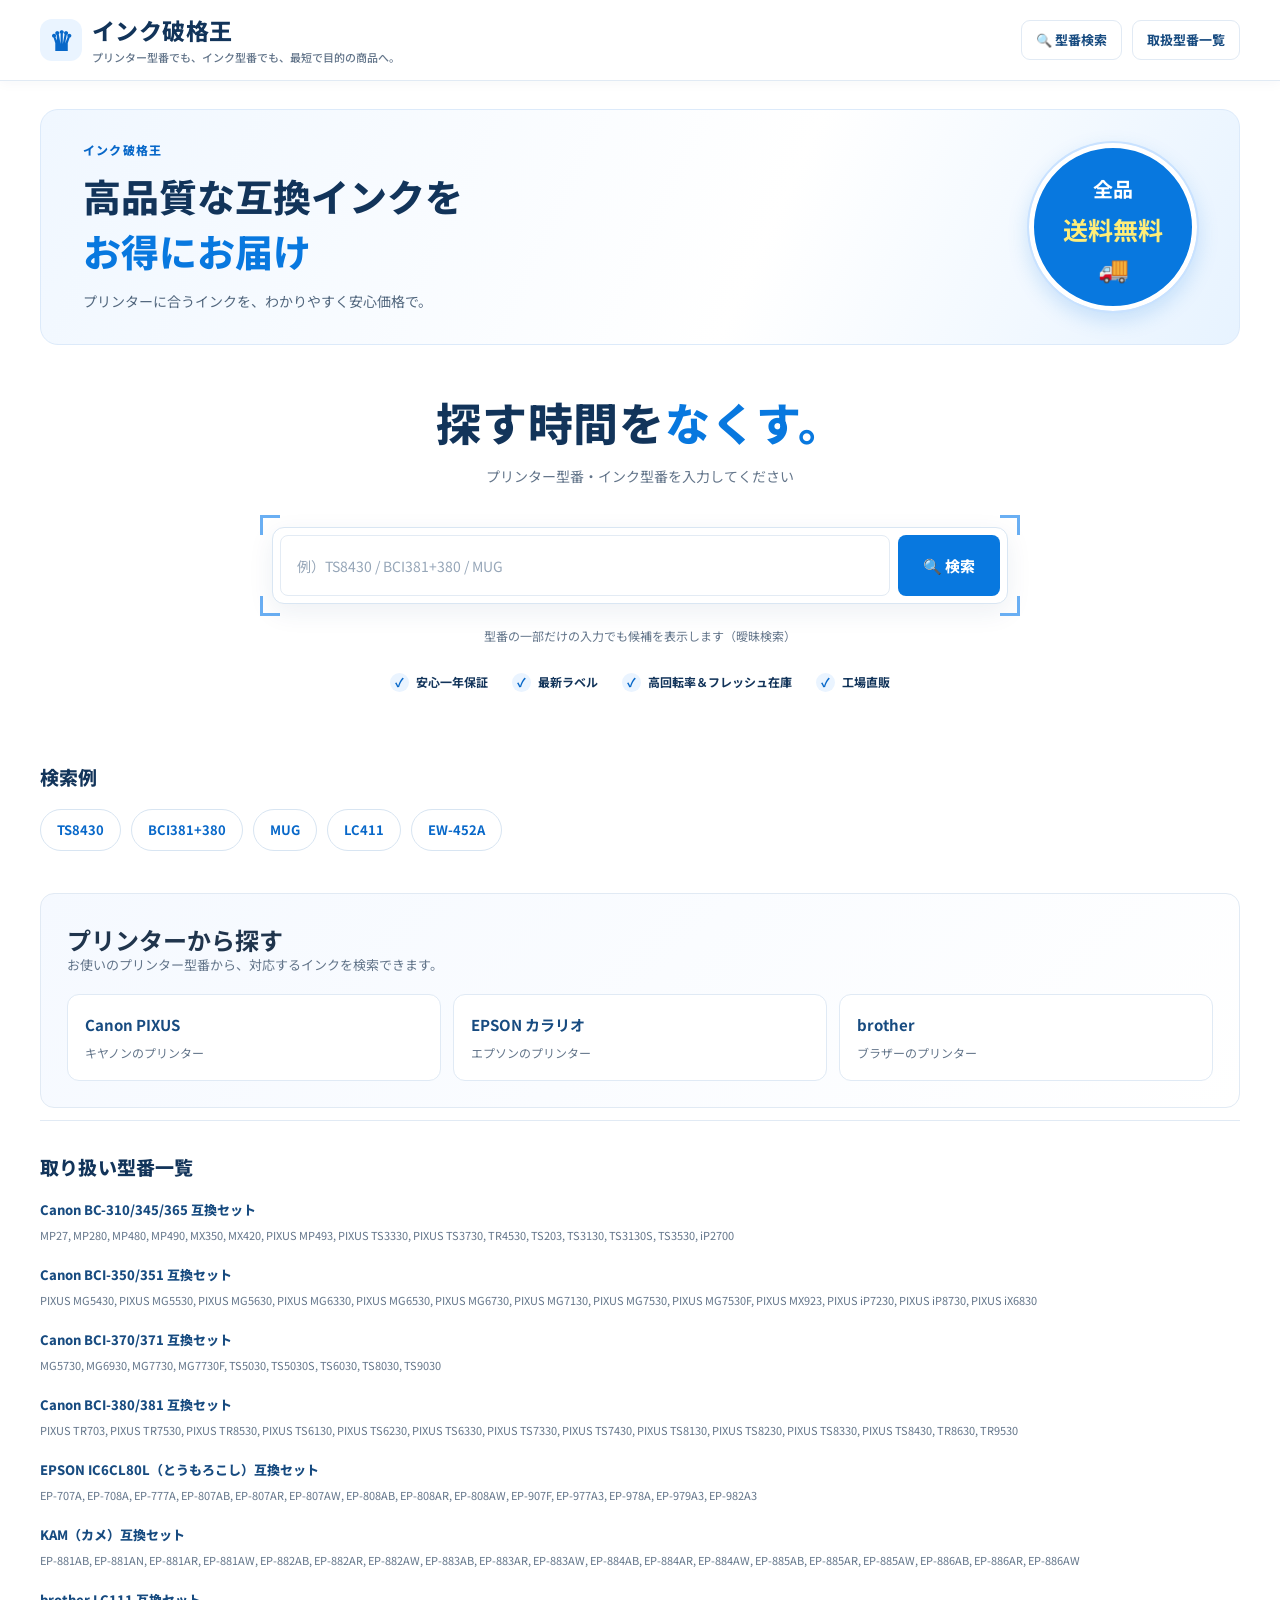
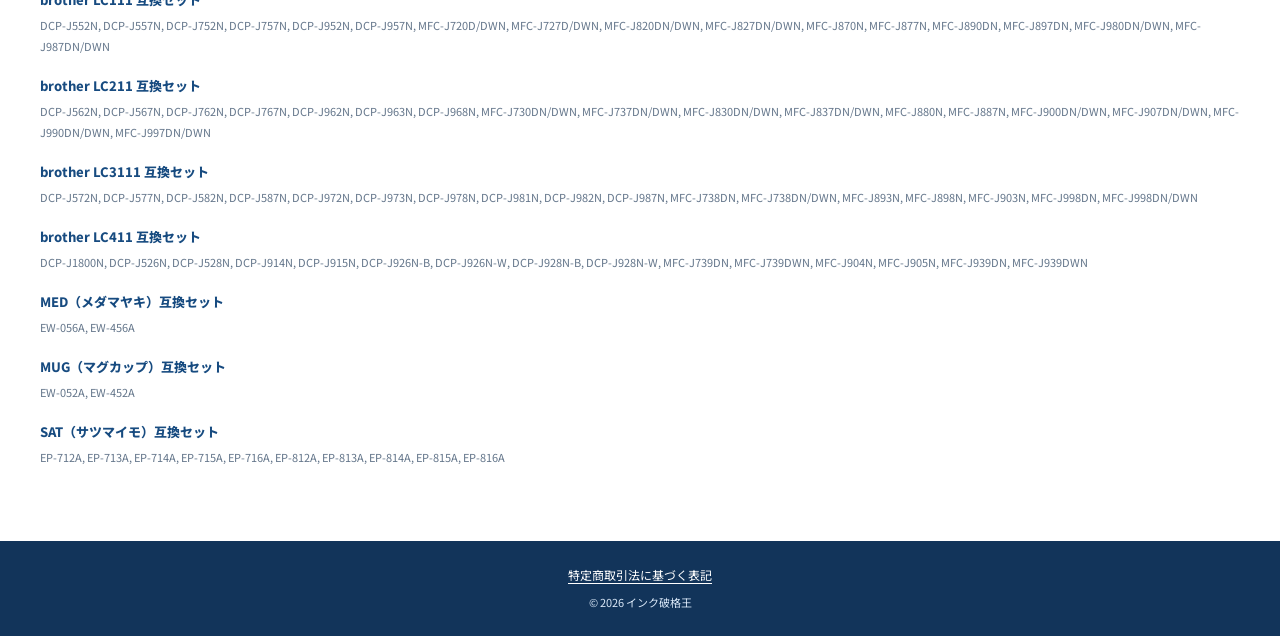
==== commit c16d42c7: "Add printer finder section with model buttons Added a new section for printer finder with buttons fo" ====
--- a/index.html
+++ b/index.html
@@ -86,6 +86,7 @@
       <span class="badge">安心一年保証</span>
       <span class="badge">最新ラベル</span>
       <span class="badge">高回転率＆フレッシュ在庫</span>
+      <span class="badge">工場直販</span>
     </div>
   </div>
 </section>
@@ -109,6 +110,28 @@
       <button type="button" class="chip" data-example="EW-452A">EW-452A</button>
     </div>
   </div>
+
+<section class="finder-section" aria-labelledby="finder-title">
+  <h2 id="finder-title">プリンターから探す</h2>
+  <p class="finder-intro">お使いのプリンター型番から、対応するインクを検索できます。</p>
+
+  <div class="finder-grid">
+    <button type="button" class="finder-card" data-example="PIXUS">
+      <strong>Canon PIXUS</strong>
+      <span>キヤノンのプリンター</span>
+    </button>
+
+    <button type="button" class="finder-card" data-example="EP-">
+      <strong>EPSON カラリオ</strong>
+      <span>エプソンのプリンター</span>
+    </button>
+
+    <button type="button" class="finder-card" data-example="DCP-">
+      <strong>brother</strong>
+      <span>ブラザーのプリンター</span>
+    </button>
+  </div>
+</section>
  
 </div>
  <div class="section" id="model-list">
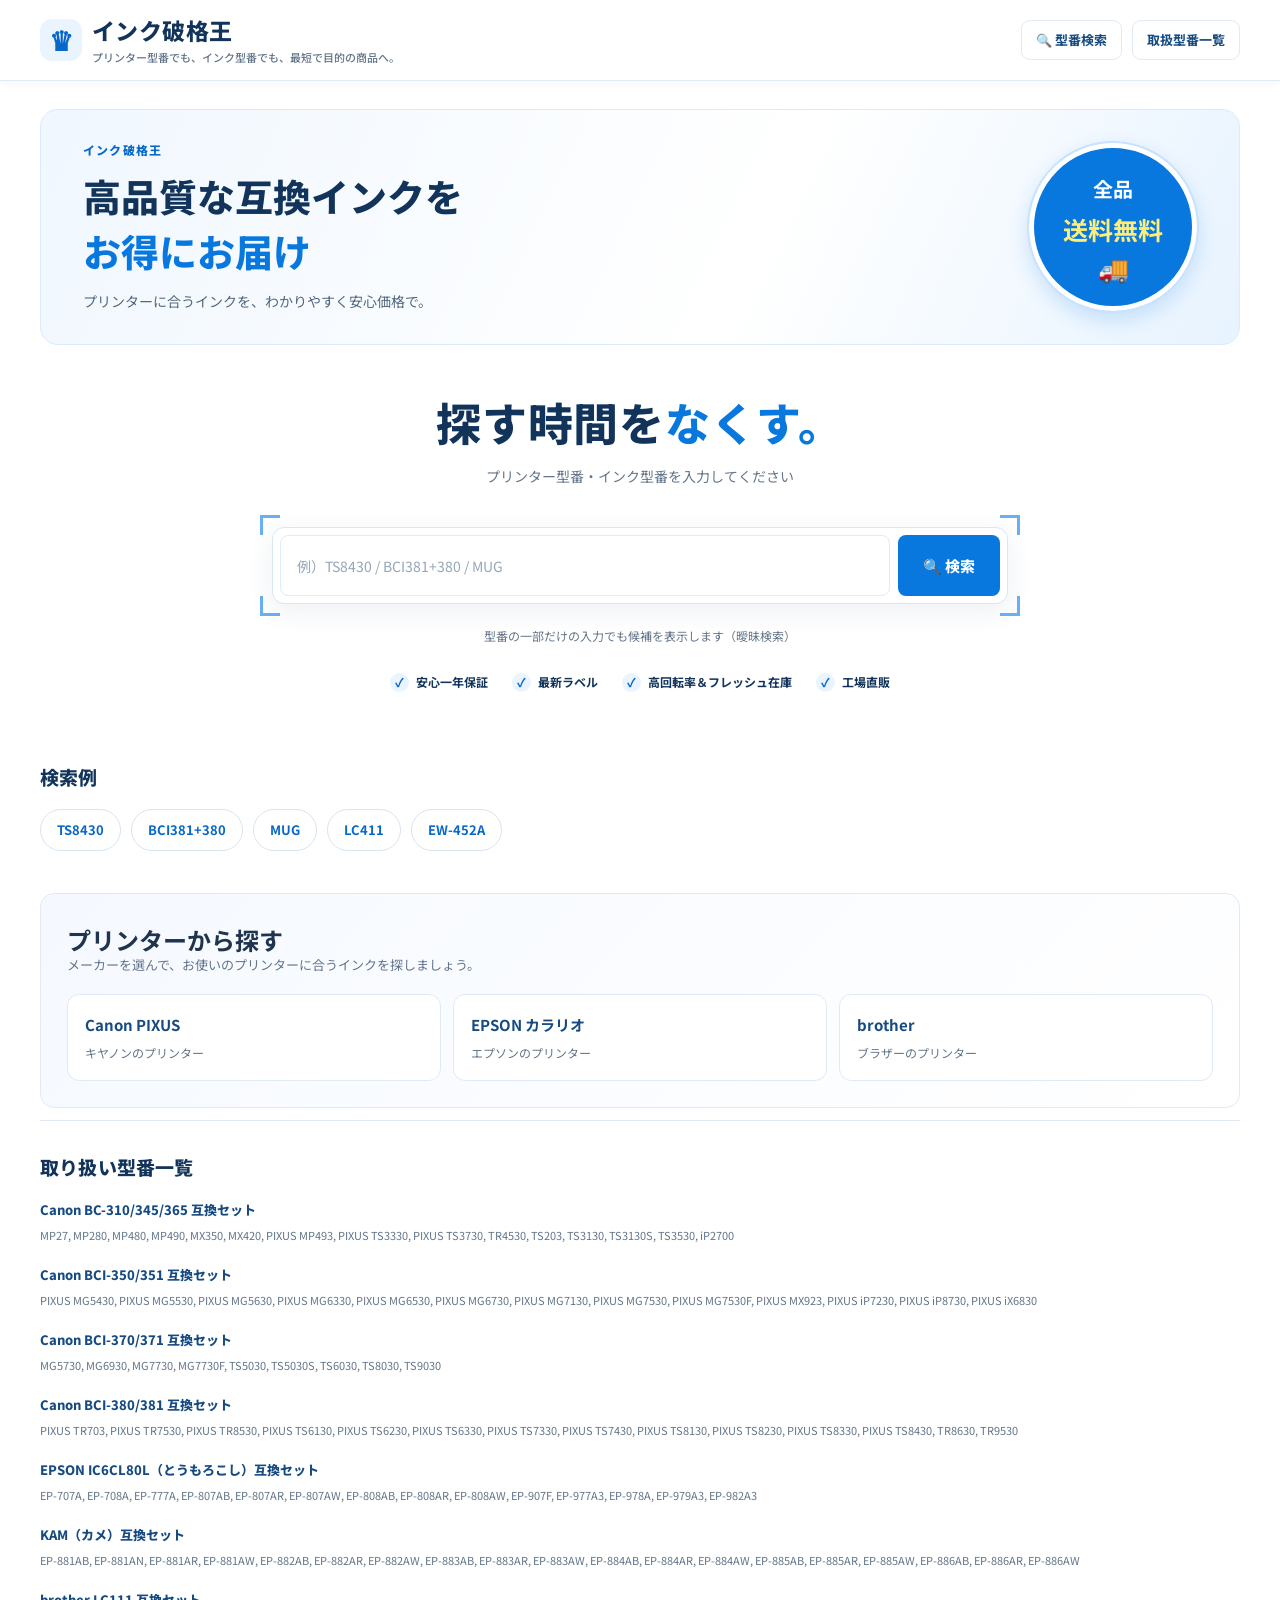
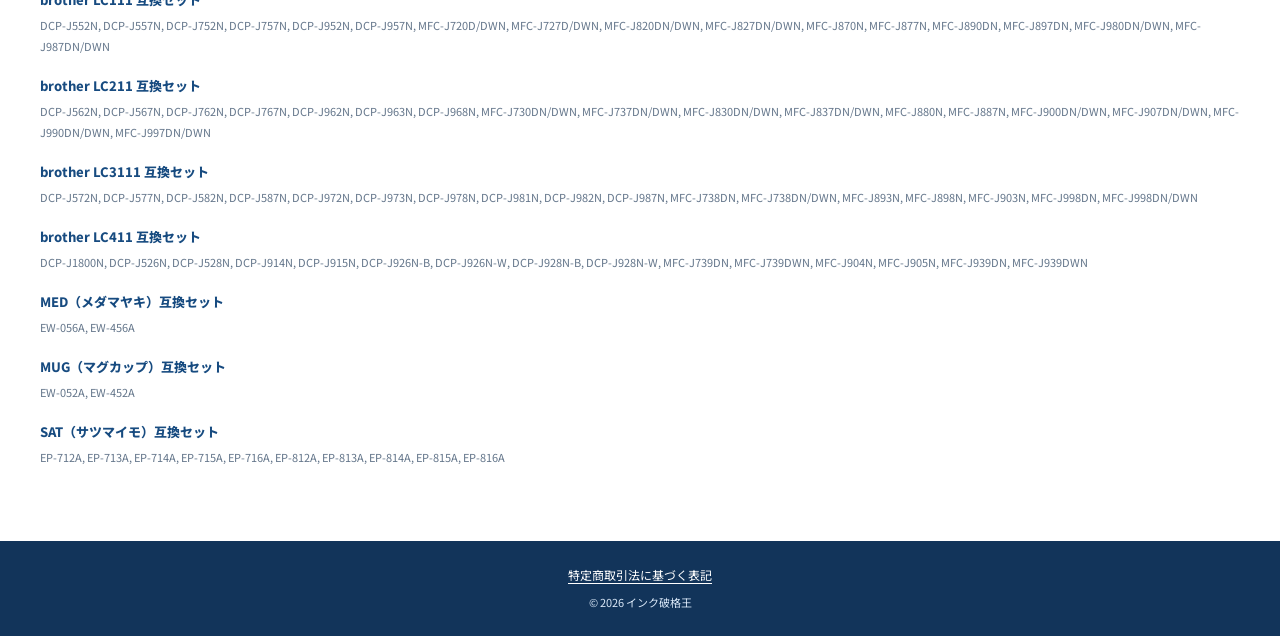
==== commit 64f5dbe1: "Refactor index.html to remove duplicates and clean up Removed duplicate meta tags and improved struc" ====
--- a/index.html
+++ b/index.html
@@ -5,28 +5,26 @@
 <meta charset="UTF-8">
 <meta name="viewport" content="width=device-width, initial-scale=1.0">
 <title>インク破格王 | 探す時間をなくす。</title>
+<meta name="description" content="プリンター型番でも、インク型番でも、最短で目的の商品へ。1個から購入できる高品質互換インクカートリッジ通販、インク破格王。">
+<link rel="canonical" href="https://inkhakaku.github.io/homepage/">
 <link rel="stylesheet" href="css/reset.css">
 <link rel="stylesheet" href="css/style.css">
 <link rel="stylesheet" href="css/responsive.css">
- 
-<meta name="description" content="プリンター型番でも、インク型番でも、最短で目的の商品へ。1個から購入できる高品質互換インクカートリッジ通販、インク破格王。">
-<link rel="canonical" href="https://inkhakaku.github.io/homepage/">
- 
+
 <meta property="og:type" content="website">
 <meta property="og:site_name" content="インク破格王">
 <meta property="og:title" content="インク破格王 | 探す時間をなくす。">
-<meta property="og:description" content="プリンター型番でも、インク型番でも、最短で目的の商品へ。1個から購入できる高品質互換インクカートリッジ通販。">
+<meta property="og:description" content="プリンター型番でも、インク型番でも、最短で目的の商品へ。">
 <meta property="og:url" content="https://inkhakaku.github.io/homepage/">
 <meta property="og:image" content="https://inkhakaku.github.io/homepage/images/products/ogp.png">
 <meta property="og:locale" content="ja_JP">
- 
 <meta name="twitter:card" content="summary_large_image">
 <meta name="twitter:title" content="インク破格王 | 探す時間をなくす。">
 <meta name="twitter:description" content="プリンター型番でも、インク型番でも、最短で目的の商品へ。">
 <meta name="twitter:image" content="https://inkhakaku.github.io/homepage/images/products/ogp.png">
 </head>
+
 <body>
- 
 
 <header class="site-header">
   <div class="wrap">
@@ -43,7 +41,6 @@
   </div>
 </header>
 
-
 <section class="shipping-banner">
   <div class="shipping-banner-copy">
     <p class="shipping-eyebrow">インク破格王</p>
@@ -58,14 +55,14 @@
     <span class="shipping-truck">🚚</span>
   </div>
 </section>
- 
+
 <section class="hero">
   <div class="wrap">
     <div class="hero-copy">
       <h1>探す時間を<span class="accent">なくす。</span></h1>
       <p>プリンター型番・インク型番を入力してください</p>
     </div>
- 
+
     <div class="scan-frame">
       <span class="corner-tl"></span>
       <span class="corner-br"></span>
@@ -80,8 +77,9 @@
         <div id="autocomplete" class="autocomplete" role="listbox"></div>
       </form>
     </div>
+
     <p class="hint-line">型番の一部だけの入力でも候補を表示します（曖昧検索）</p>
- 
+
     <div class="trust-row">
       <span class="badge">安心一年保証</span>
       <span class="badge">最新ラベル</span>
@@ -90,17 +88,17 @@
     </div>
   </div>
 </section>
- 
+
 <div class="wrap">
- 
+
   <div id="result-area" class="result-area"></div>
- 
+
   <div id="recent-section" class="section recent-section">
     <h2>最近検索した型番</h2>
     <div id="recent-row" class="chip-row"></div>
   </div>
- 
-  <div class="section">
+
+  <section class="section">
     <h2>検索例</h2>
     <div class="chip-row">
       <button type="button" class="chip" data-example="TS8430">TS8430</button>
@@ -109,86 +107,101 @@
       <button type="button" class="chip" data-example="LC411">LC411</button>
       <button type="button" class="chip" data-example="EW-452A">EW-452A</button>
     </div>
-  </div>
-
-<section class="finder-section" aria-labelledby="finder-title">
-  <h2 id="finder-title">プリンターから探す</h2>
-  <p class="finder-intro">お使いのプリンター型番から、対応するインクを検索できます。</p>
-
-  <div class="finder-grid">
-    <button type="button" class="finder-card" data-example="PIXUS">
-      <strong>Canon PIXUS</strong>
-      <span>キヤノンのプリンター</span>
-    </button>
-
-    <button type="button" class="finder-card" data-example="EP-">
-      <strong>EPSON カラリオ</strong>
-      <span>エプソンのプリンター</span>
-    </button>
-
-    <button type="button" class="finder-card" data-example="DCP-">
-      <strong>brother</strong>
-      <span>ブラザーのプリンター</span>
-    </button>
-  </div>
-</section>
- 
+  </section>
+
+  <section class="finder-section" aria-labelledby="finder-title">
+    <h2 id="finder-title">プリンターから探す</h2>
+    <p class="finder-intro">メーカーを選んで、お使いのプリンターに合うインクを探しましょう。</p>
+
+    <div class="finder-grid">
+      <button type="button" class="finder-card" data-example="PIXUS">
+        <strong>Canon PIXUS</strong>
+        <span>キヤノンのプリンター</span>
+      </button>
+
+      <button type="button" class="finder-card" data-example="EP-">
+        <strong>EPSON カラリオ</strong>
+        <span>エプソンのプリンター</span>
+      </button>
+
+      <button type="button" class="finder-card" data-example="DCP-">
+        <strong>brother</strong>
+        <span>ブラザーのプリンター</span>
+      </button>
+    </div>
+  </section>
+
 </div>
- <div class="section" id="model-list">
+
+<section class="section" id="model-list">
   <h2>取り扱い型番一覧</h2>
+
   <div class="model-list-group">
     <h3>Canon BC-310/345/365 互換セット</h3>
     <p class="model-list-line">MP27, MP280, MP480, MP490, MX350, MX420, PIXUS MP493, PIXUS TS3330, PIXUS TS3730, TR4530, TS203, TS3130, TS3130S, TS3530, iP2700</p>
   </div>
+
   <div class="model-list-group">
     <h3>Canon BCI-350/351 互換セット</h3>
     <p class="model-list-line">PIXUS MG5430, PIXUS MG5530, PIXUS MG5630, PIXUS MG6330, PIXUS MG6530, PIXUS MG6730, PIXUS MG7130, PIXUS MG7530, PIXUS MG7530F, PIXUS MX923, PIXUS iP7230, PIXUS iP8730, PIXUS iX6830</p>
   </div>
+
   <div class="model-list-group">
     <h3>Canon BCI-370/371 互換セット</h3>
     <p class="model-list-line">MG5730, MG6930, MG7730, MG7730F, TS5030, TS5030S, TS6030, TS8030, TS9030</p>
   </div>
+
   <div class="model-list-group">
     <h3>Canon BCI-380/381 互換セット</h3>
     <p class="model-list-line">PIXUS TR703, PIXUS TR7530, PIXUS TR8530, PIXUS TS6130, PIXUS TS6230, PIXUS TS6330, PIXUS TS7330, PIXUS TS7430, PIXUS TS8130, PIXUS TS8230, PIXUS TS8330, PIXUS TS8430, TR8630, TR9530</p>
   </div>
+
   <div class="model-list-group">
     <h3>EPSON IC6CL80L（とうもろこし）互換セット</h3>
     <p class="model-list-line">EP-707A, EP-708A, EP-777A, EP-807AB, EP-807AR, EP-807AW, EP-808AB, EP-808AR, EP-808AW, EP-907F, EP-977A3, EP-978A, EP-979A3, EP-982A3</p>
   </div>
+
   <div class="model-list-group">
     <h3>KAM（カメ）互換セット</h3>
     <p class="model-list-line">EP-881AB, EP-881AN, EP-881AR, EP-881AW, EP-882AB, EP-882AR, EP-882AW, EP-883AB, EP-883AR, EP-883AW, EP-884AB, EP-884AR, EP-884AW, EP-885AB, EP-885AR, EP-885AW, EP-886AB, EP-886AR, EP-886AW</p>
   </div>
+
   <div class="model-list-group">
     <h3>brother LC111 互換セット</h3>
     <p class="model-list-line">DCP-J552N, DCP-J557N, DCP-J752N, DCP-J757N, DCP-J952N, DCP-J957N, MFC-J720D/DWN, MFC-J727D/DWN, MFC-J820DN/DWN, MFC-J827DN/DWN, MFC-J870N, MFC-J877N, MFC-J890DN, MFC-J897DN, MFC-J980DN/DWN, MFC-J987DN/DWN</p>
   </div>
+
   <div class="model-list-group">
     <h3>brother LC211 互換セット</h3>
     <p class="model-list-line">DCP-J562N, DCP-J567N, DCP-J762N, DCP-J767N, DCP-J962N, DCP-J963N, DCP-J968N, MFC-J730DN/DWN, MFC-J737DN/DWN, MFC-J830DN/DWN, MFC-J837DN/DWN, MFC-J880N, MFC-J887N, MFC-J900DN/DWN, MFC-J907DN/DWN, MFC-J990DN/DWN, MFC-J997DN/DWN</p>
   </div>
+
   <div class="model-list-group">
     <h3>brother LC3111 互換セット</h3>
     <p class="model-list-line">DCP-J572N, DCP-J577N, DCP-J582N, DCP-J587N, DCP-J972N, DCP-J973N, DCP-J978N, DCP-J981N, DCP-J982N, DCP-J987N, MFC-J738DN, MFC-J738DN/DWN, MFC-J893N, MFC-J898N, MFC-J903N, MFC-J998DN, MFC-J998DN/DWN</p>
   </div>
+
   <div class="model-list-group">
     <h3>brother LC411 互換セット</h3>
     <p class="model-list-line">DCP-J1800N, DCP-J526N, DCP-J528N, DCP-J914N, DCP-J915N, DCP-J926N-B, DCP-J926N-W, DCP-J928N-B, DCP-J928N-W, MFC-J739DN, MFC-J739DWN, MFC-J904N, MFC-J905N, MFC-J939DN, MFC-J939DWN</p>
   </div>
+
   <div class="model-list-group">
     <h3>MED（メダマヤキ）互換セット</h3>
     <p class="model-list-line">EW-056A, EW-456A</p>
   </div>
+
   <div class="model-list-group">
     <h3>MUG（マグカップ）互換セット</h3>
     <p class="model-list-line">EW-052A, EW-452A</p>
   </div>
+
   <div class="model-list-group">
     <h3>SAT（サツマイモ）互換セット</h3>
     <p class="model-list-line">EP-712A, EP-713A, EP-714A, EP-715A, EP-716A, EP-812A, EP-813A, EP-814A, EP-815A, EP-816A</p>
   </div>
-</div>
+</section>
+
 <footer class="site-footer">
   <div class="wrap">
     <div class="footer-links">
@@ -197,21 +210,27 @@
     <div class="footer-copy">&copy; 2026 インク破格王</div>
   </div>
 </footer>
- 
+
 <script src="js/products.js"></script>
 <script src="js/search.js"></script>
 <script src="js/ui.js"></script>
 <script src="js/app.js"></script>
+
+<script>
+document.querySelectorAll('.finder-card').forEach(function (button) {
+  button.addEventListener('click', function () {
+    var input = document.getElementById('search-input');
+    var form = document.getElementById('search-form');
+
+    if (!input || !form) return;
+
+    input.value = button.getAttribute('data-example') || '';
+    form.requestSubmit();
+    form.scrollIntoView({ behavior: 'smooth', block: 'center' });
+    input.focus({ preventScroll: true });
+  });
+});
+</script>
+
 </body>
 </html>
- 
-
-
-
-
-
-
-
-
-
-
--- a/css/responsive.css
+++ b/css/responsive.css
@@ -1,12 +1,199 @@
-@media (max-width: 600px) {
-  .hero { padding: 40px 0 52px; }
-  .scan-frame { padding: 14px; }
-  .search-box { flex-direction: column; }
-  .search-box button { padding: 14px; }
-  .trust-row { gap: 14px 20px; }
-  .variant-grid { grid-template-columns: repeat(2, 1fr); }
+
+@media (max-width: 900px) {
+  .finder-grid {
+    grid-template-columns: repeat(2, minmax(0, 1fr));
+  }
+
+  .variant-grid {
+    grid-template-columns: repeat(3, minmax(0, 1fr));
+  }
 }
 
-@media (min-width: 601px) and (max-width: 900px) {
-  .variant-grid { grid-template-columns: repeat(3, 1fr); }
+@media (max-width: 600px) {
+  .wrap {
+    width: calc(100% - 28px);
+  }
+
+  .site-header {
+    padding: 12px 0;
+  }
+
+  .site-header .wrap {
+    align-items: flex-start;
+    flex-direction: column;
+    gap: 12px;
+  }
+
+  .brand {
+    font-size: 20px;
+  }
+
+  .brand::before {
+    width: 36px;
+    height: 36px;
+    font-size: 23px;
+  }
+
+  .brand small {
+    font-size: 10px;
+  }
+
+  .header-links {
+    width: 100%;
+  }
+
+  .header-links a {
+    flex: 1;
+    padding: 8px 6px;
+    font-size: 12px;
+  }
+
+  .shipping-banner {
+    width: calc(100% - 28px);
+    margin-top: 16px;
+    padding: 20px 14px;
+    gap: 10px;
+    border-radius: 14px;
+  }
+
+  .shipping-banner-copy h2 {
+    font-size: 21px;
+  }
+
+  .shipping-eyebrow {
+    font-size: 10px;
+  }
+
+  .shipping-description {
+    margin-top: 8px;
+    font-size: 11px;
+  }
+
+  .shipping-banner-badge {
+    width: 104px;
+    height: 104px;
+    border-width: 3px;
+  }
+
+  .shipping-banner-badge > span:first-child {
+    font-size: 14px;
+  }
+
+  .shipping-banner-badge strong {
+    font-size: 15px;
+  }
+
+  .shipping-truck {
+    font-size: 18px;
+  }
+
+  .hero {
+    padding: 30px 0 25px;
+  }
+
+  .hero-copy {
+    margin-bottom: 20px;
+  }
+
+  .hero-copy h1 {
+    font-size: 29px;
+  }
+
+  .hero-copy p {
+    font-size: 12px;
+  }
+
+  .scan-frame {
+    padding: 10px;
+  }
+
+  .search-box {
+    flex-direction: column;
+  }
+
+  .search-box input {
+    width: 100%;
+    padding: 13px 11px;
+    font-size: 16px;
+  }
+
+  .search-box input::placeholder {
+    font-size: 12px;
+  }
+
+  .search-box button {
+    min-height: 46px;
+    padding: 12px;
+  }
+
+  .hint-line {
+    font-size: 11px;
+  }
+
+  .trust-row {
+    justify-content: flex-start;
+    gap: 10px 14px;
+    margin-top: 22px;
+  }
+
+  .trust-row .badge {
+    font-size: 11px;
+  }
+
+  .section {
+    padding: 23px 0;
+  }
+
+  .section h2,
+  #model-list > h2 {
+    font-size: 17px;
+  }
+
+  .chip-row {
+    gap: 8px;
+  }
+
+  .chip {
+    padding: 8px 12px;
+    font-size: 12px;
+  }
+
+  .finder-section {
+    padding: 18px 14px;
+  }
+
+  .finder-grid {
+    grid-template-columns: 1fr;
+    gap: 8px;
+  }
+
+  .finder-card {
+    padding: 13px;
+  }
+
+  .result-card {
+    padding: 15px;
+  }
+
+  .result-card-top {
+    gap: 12px;
+  }
+
+  .product-thumb {
+    width: 96px;
+    height: 96px;
+  }
+
+  .result-card h3 {
+    font-size: 16px;
+  }
+
+  .variant-grid {
+    grid-template-columns: repeat(2, minmax(0, 1fr));
+  }
+
+  #model-list {
+    width: calc(100% - 28px);
+    padding: 24px 0;
+  }
 }
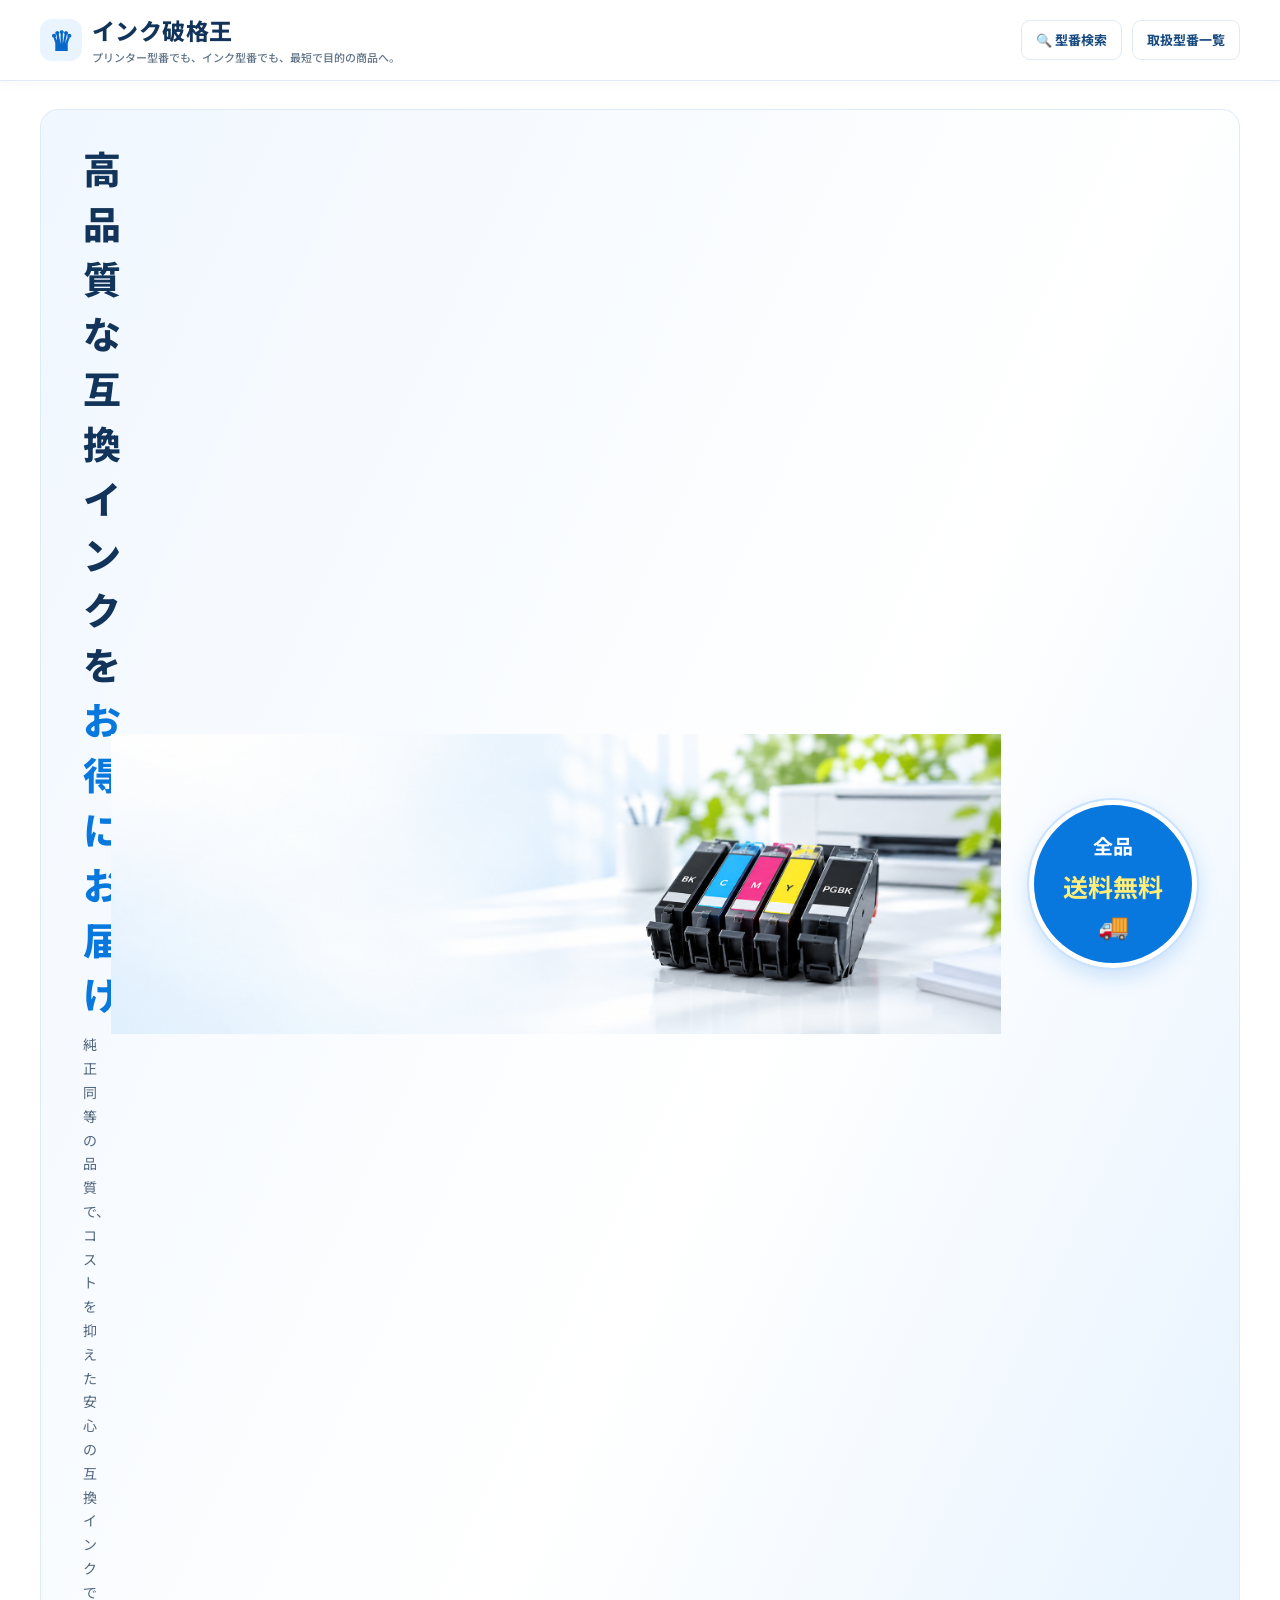
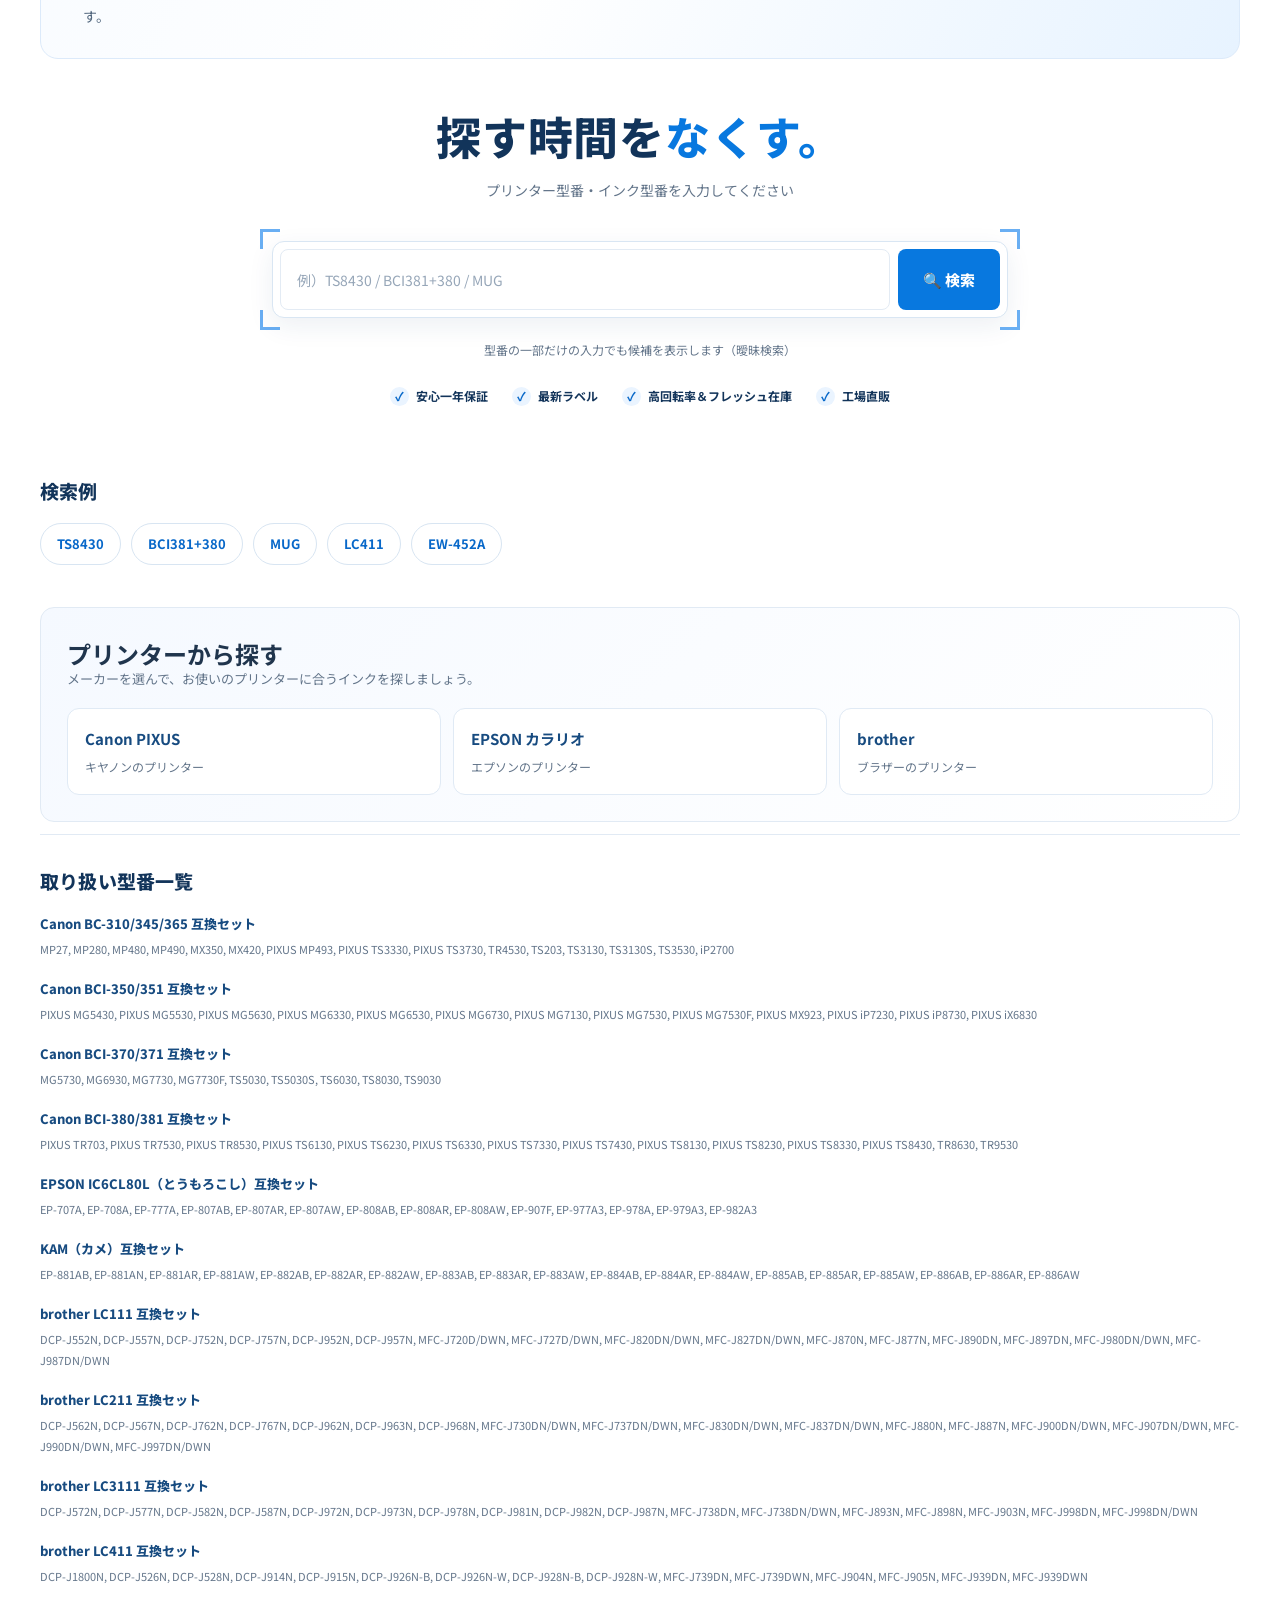
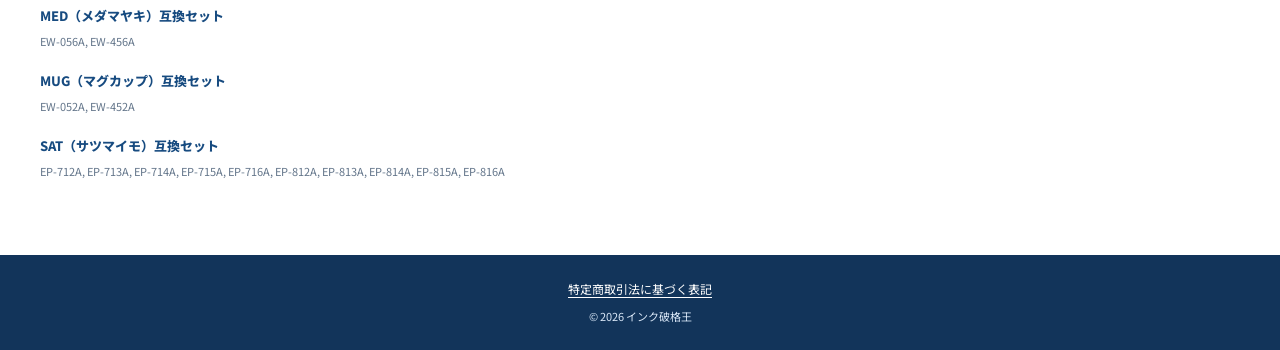
==== commit 2306e14f: "Enhance shipping banner with hero image and text updates Updated the shipping banner to include a he" ====
--- a/index.html
+++ b/index.html
@@ -41,14 +41,19 @@
   </div>
 </header>
 
-<section class="shipping-banner">
+<section class="shipping-banner hero-banner">
   <div class="shipping-banner-copy">
-    <p class="shipping-eyebrow">インク破格王</p>
     <h2>高品質な互換インクを<br><span>お得にお届け</span></h2>
     <p class="shipping-description">
-      プリンターに合うインクを、わかりやすく安心価格で。
+      純正同等の品質で、<br>
+      コストを抑えた安心の互換インクです。
     </p>
   </div>
+
+  <div class="hero-banner-image">
+    <img src="hero-ink.png" alt="ブラック・シアン・マゼンタ・イエローの互換インクカートリッジ">
+  </div>
+
   <div class="shipping-banner-badge">
     <span>全品</span>
     <strong>送料無料</strong>
--- a/css/responsive.css
+++ b/css/responsive.css
@@ -197,3 +197,223 @@
     padding: 24px 0;
   }
 }
+
+/* ===== スマホ表示の改善 ===== */
+@media (max-width: 600px) {
+  .wrap {
+    width: calc(100% - 28px);
+  }
+
+  .site-header {
+    padding: 10px 0;
+  }
+
+  .site-header .wrap {
+    gap: 8px;
+  }
+
+  .brand {
+    gap: 7px;
+    font-size: 17px;
+  }
+
+  .brand::before {
+    width: 34px;
+    height: 34px;
+    font-size: 22px;
+  }
+
+  .brand small {
+    max-width: 190px;
+    font-size: 9px;
+  }
+
+  .header-links {
+    gap: 5px;
+  }
+
+  .header-links a {
+    min-height: 34px;
+    padding: 6px 8px;
+    font-size: 10px;
+  }
+
+  .shipping-banner {
+    width: calc(100% - 28px);
+    margin-top: 16px;
+    padding: 20px 16px;
+    gap: 10px;
+    border-radius: 14px;
+  }
+
+  .shipping-banner-copy h2 {
+    font-size: clamp(19px, 5vw, 26px);
+  }
+
+  .shipping-eyebrow {
+    font-size: 10px;
+  }
+
+  .shipping-description {
+    font-size: 11px;
+  }
+
+  .shipping-banner-badge {
+    width: 92px;
+    height: 92px;
+    border-width: 3px;
+    outline-width: 1px;
+  }
+
+  .shipping-banner-badge > span:first-child {
+    font-size: 13px;
+  }
+
+  .shipping-banner-badge strong {
+    font-size: 15px;
+  }
+
+  .shipping-truck {
+    font-size: 16px;
+  }
+
+  .hero {
+    padding: 34px 0 24px;
+  }
+
+  .hero-copy {
+    margin-bottom: 18px;
+  }
+
+  .hero-copy h1 {
+    font-size: clamp(27px, 7vw, 34px);
+  }
+
+  .hero-copy p {
+    font-size: 12px;
+  }
+
+  .scan-frame {
+    padding: 9px;
+  }
+
+  .search-box {
+    gap: 6px;
+    padding: 5px;
+  }
+
+  .search-box input {
+    padding: 12px 10px;
+    font-size: 14px;
+  }
+
+  .search-box input::placeholder {
+    font-size: 11px;
+  }
+
+  .search-box button {
+    padding: 0 13px;
+    font-size: 12px;
+  }
+
+  .trust-row {
+    gap: 10px 12px;
+    margin-top: 18px;
+  }
+
+  .trust-row .badge {
+    gap: 5px;
+    font-size: 10px;
+  }
+
+  .trust-row .badge::before {
+    width: 16px;
+    height: 16px;
+    font-size: 10px;
+  }
+
+  .section {
+    padding: 22px 0;
+  }
+
+  .section h2,
+  #model-list > h2 {
+    font-size: 17px;
+  }
+
+  .chip-row {
+    gap: 7px;
+  }
+
+  .chip {
+    padding: 8px 12px;
+    font-size: 11px;
+  }
+
+  .finder-section {
+    padding: 18px 14px;
+  }
+
+  .finder-grid {
+    grid-template-columns: 1fr;
+    gap: 9px;
+  }
+
+  .finder-card {
+    padding: 14px;
+  }
+
+  .result-card {
+    padding: 15px;
+  }
+
+  .result-card-top {
+    gap: 12px;
+  }
+
+  .product-thumb {
+    width: 90px;
+    height: 90px;
+  }
+
+  .result-card h3 {
+    font-size: 16px;
+  }
+
+  .variant-grid {
+    grid-template-columns: repeat(2, minmax(0, 1fr));
+  }
+
+  #model-list {
+    width: calc(100% - 28px);
+    padding: 24px 0;
+  }
+}
+
+@media (max-width: 360px) {
+  .brand small {
+    display: none;
+  }
+
+  .header-links a {
+    padding: 6px;
+    font-size: 9px;
+  }
+
+  .shipping-banner {
+    padding: 16px 12px;
+  }
+
+  .shipping-banner-badge {
+    width: 78px;
+    height: 78px;
+  }
+
+  .shipping-banner-badge strong {
+    font-size: 13px;
+  }
+
+  .search-box button {
+    padding: 0 9px;
+  }
+}
